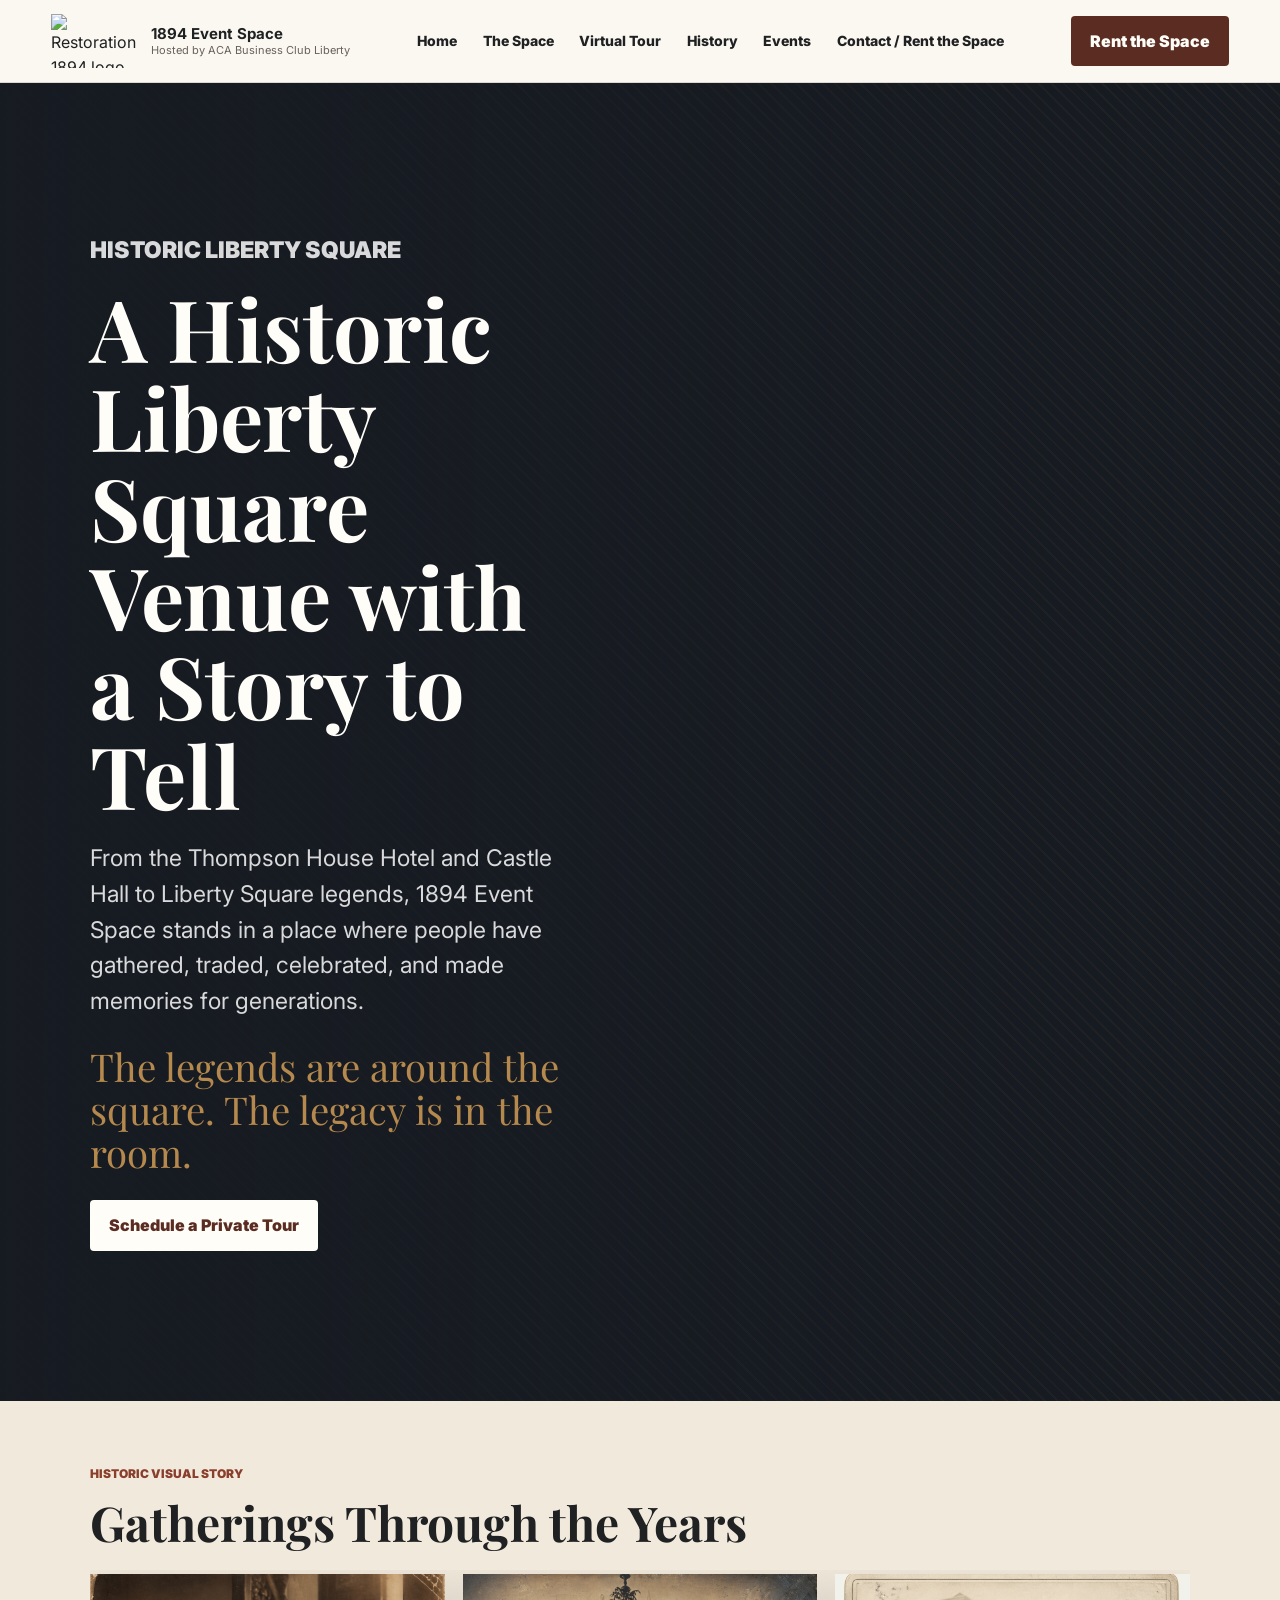
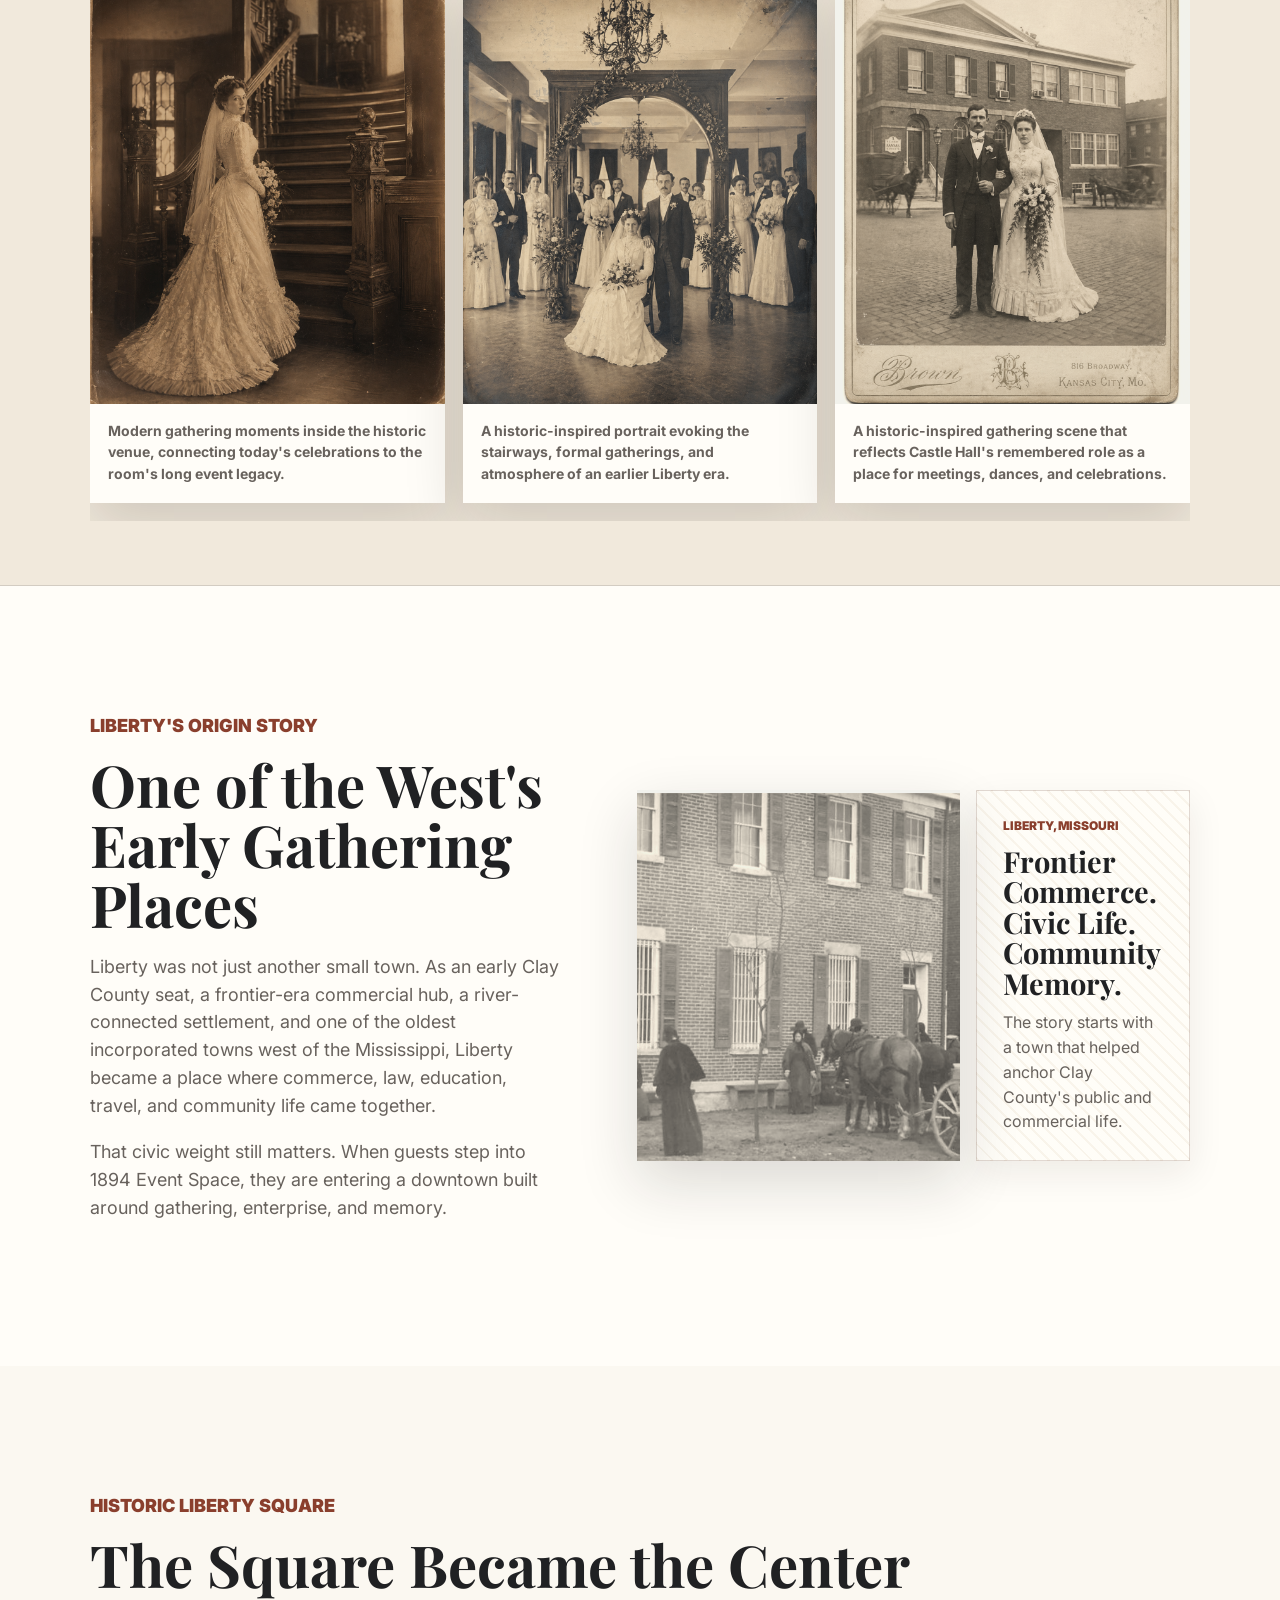
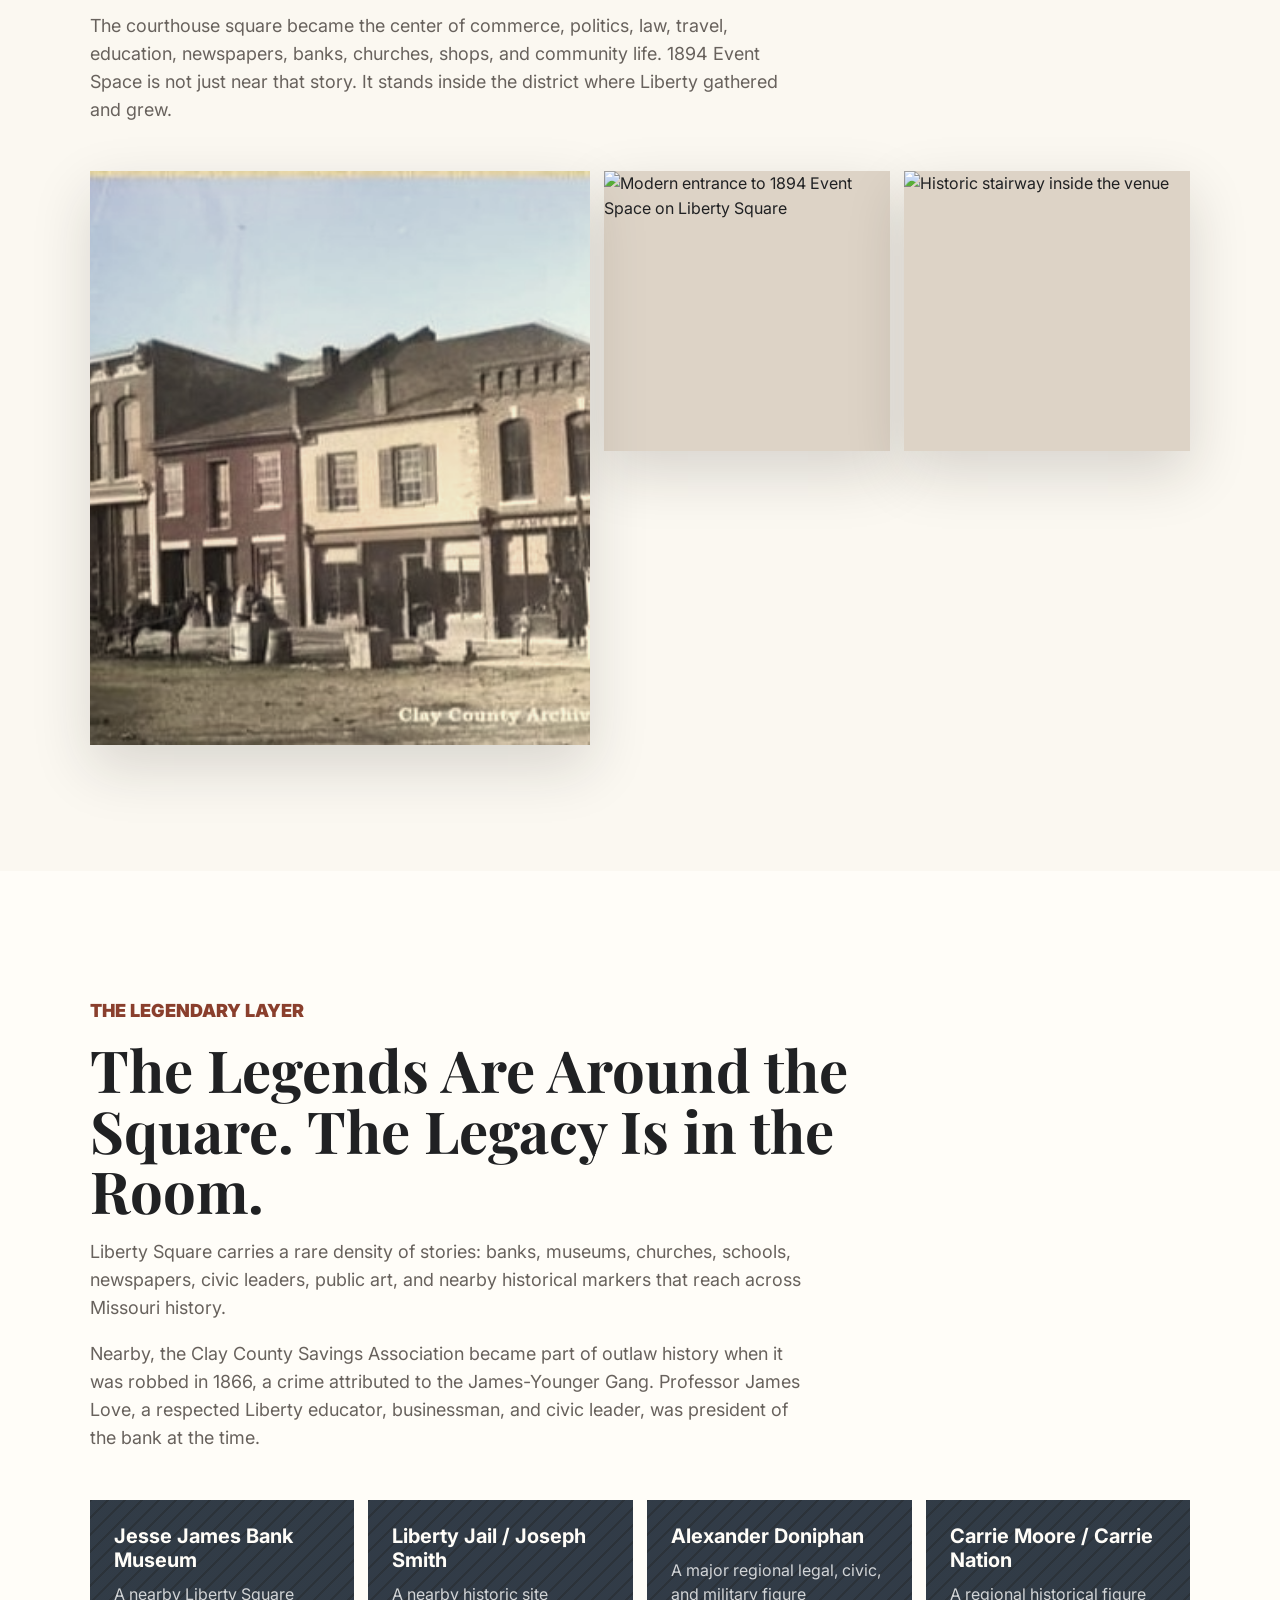
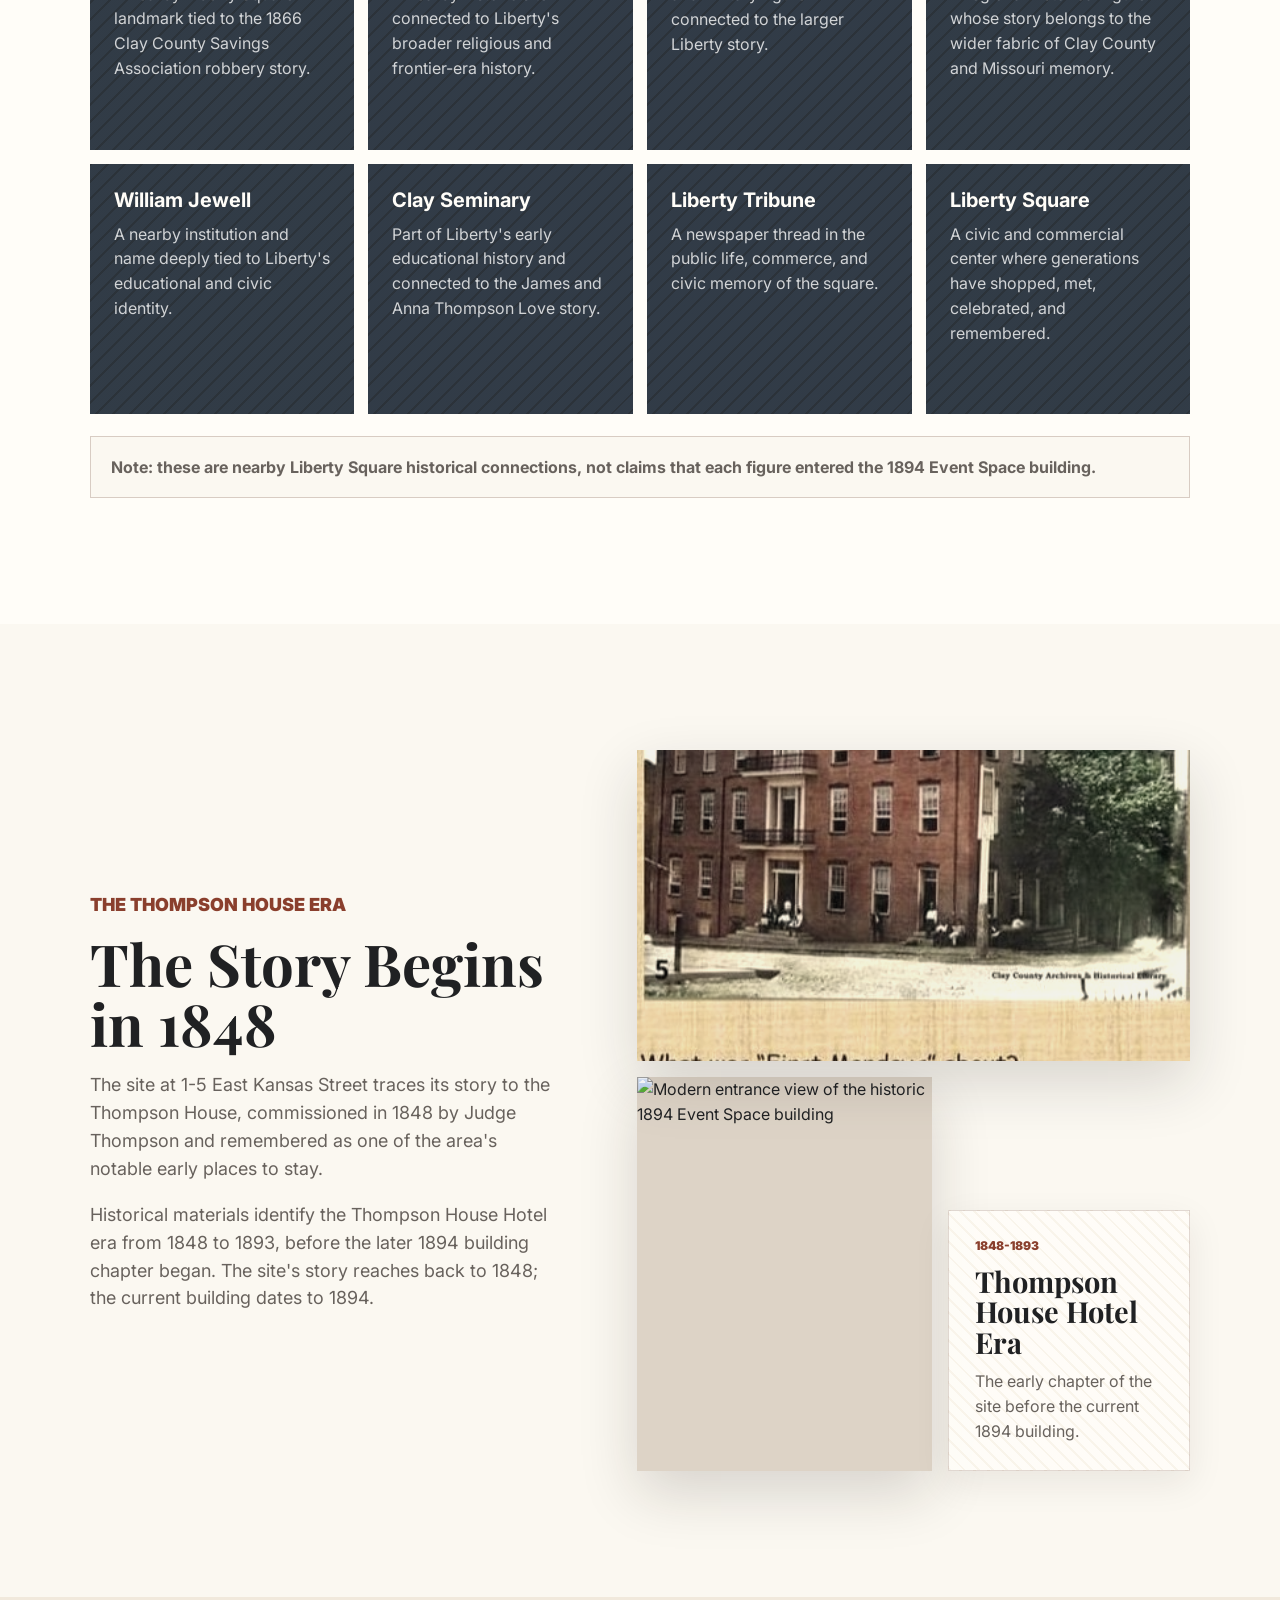
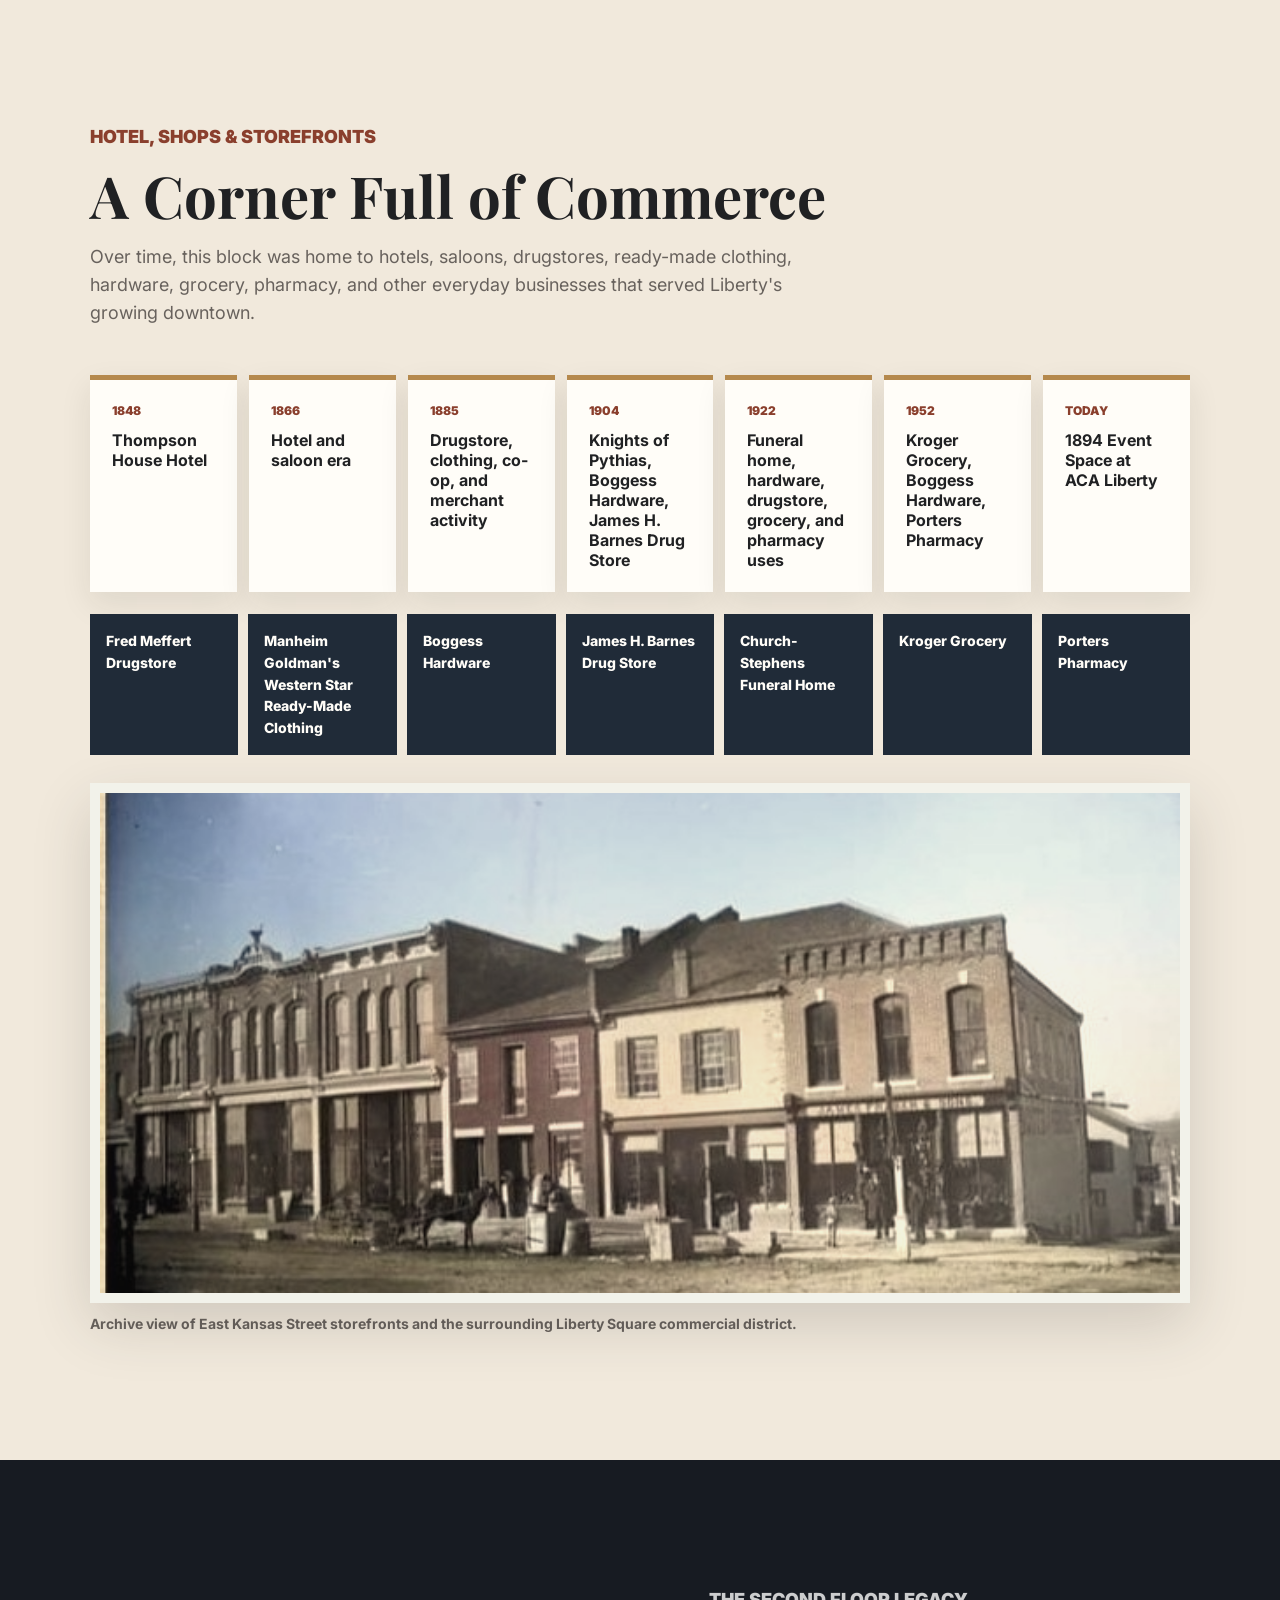
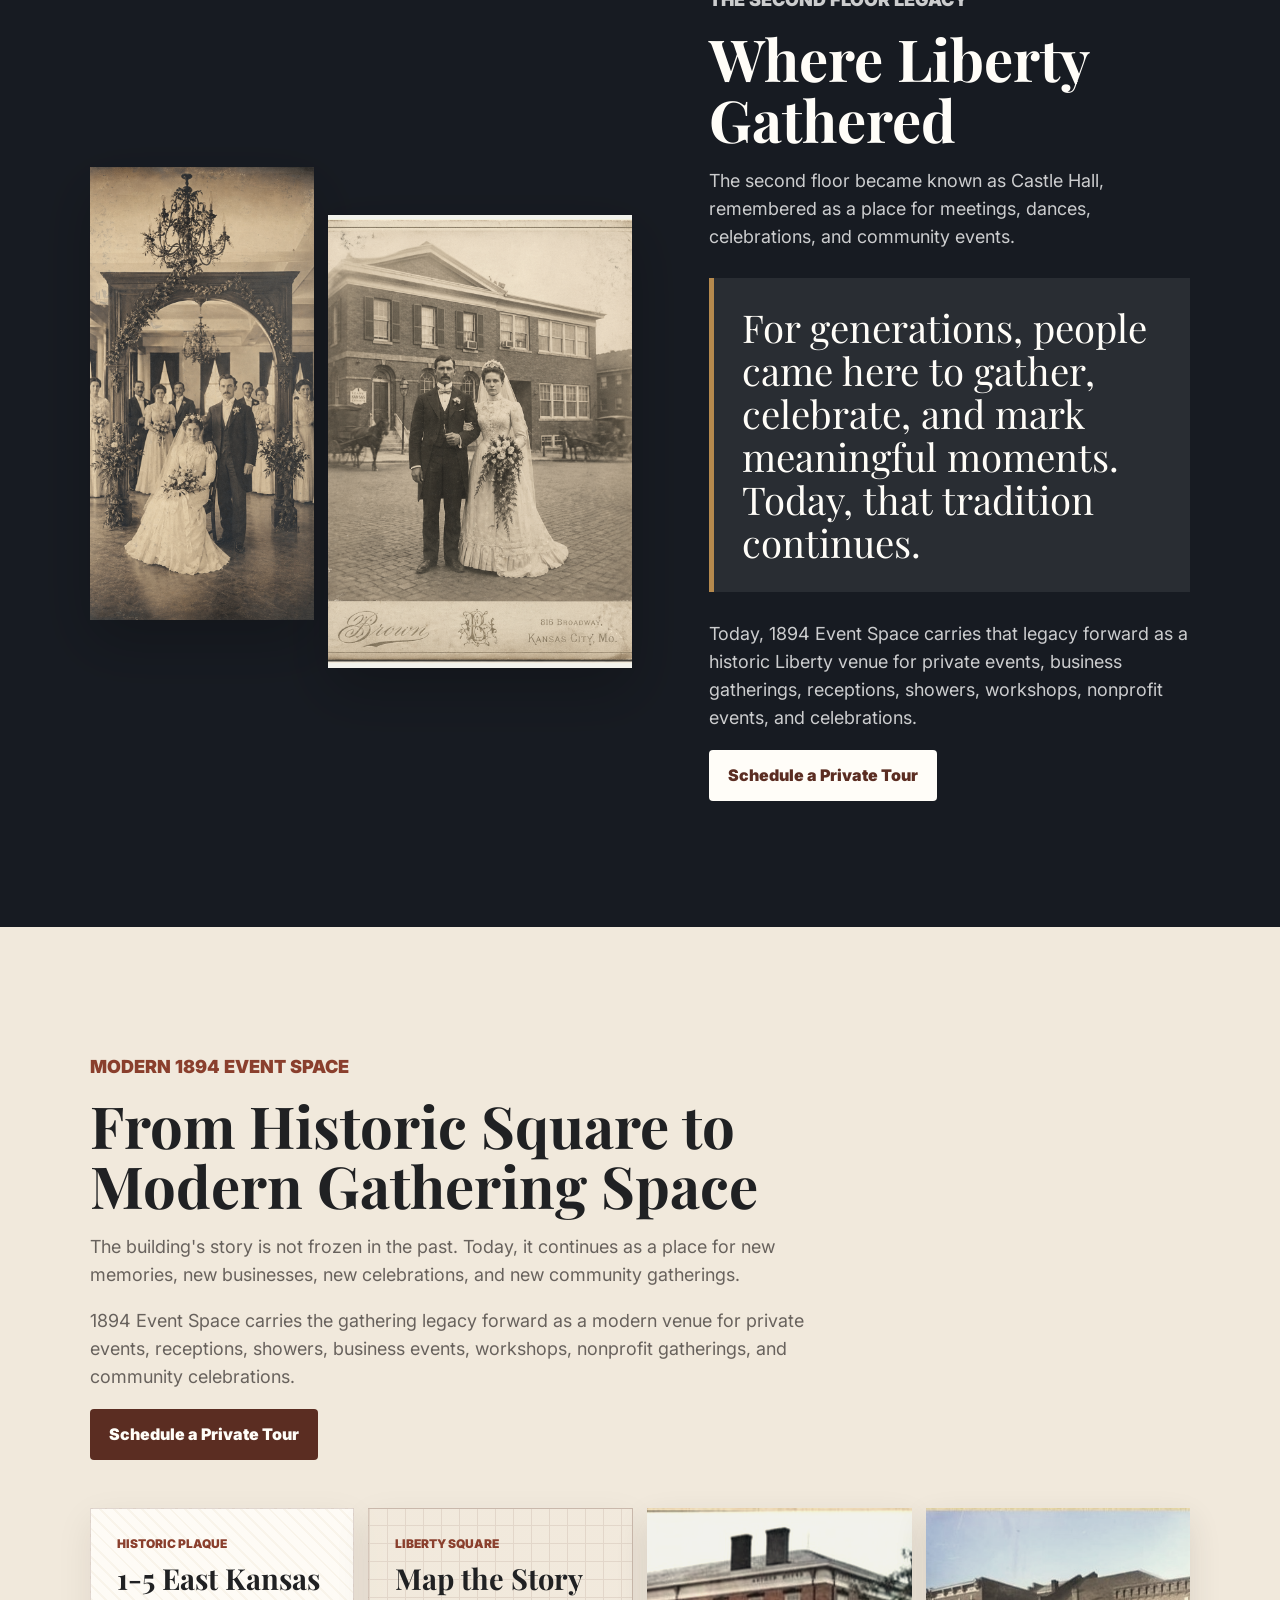
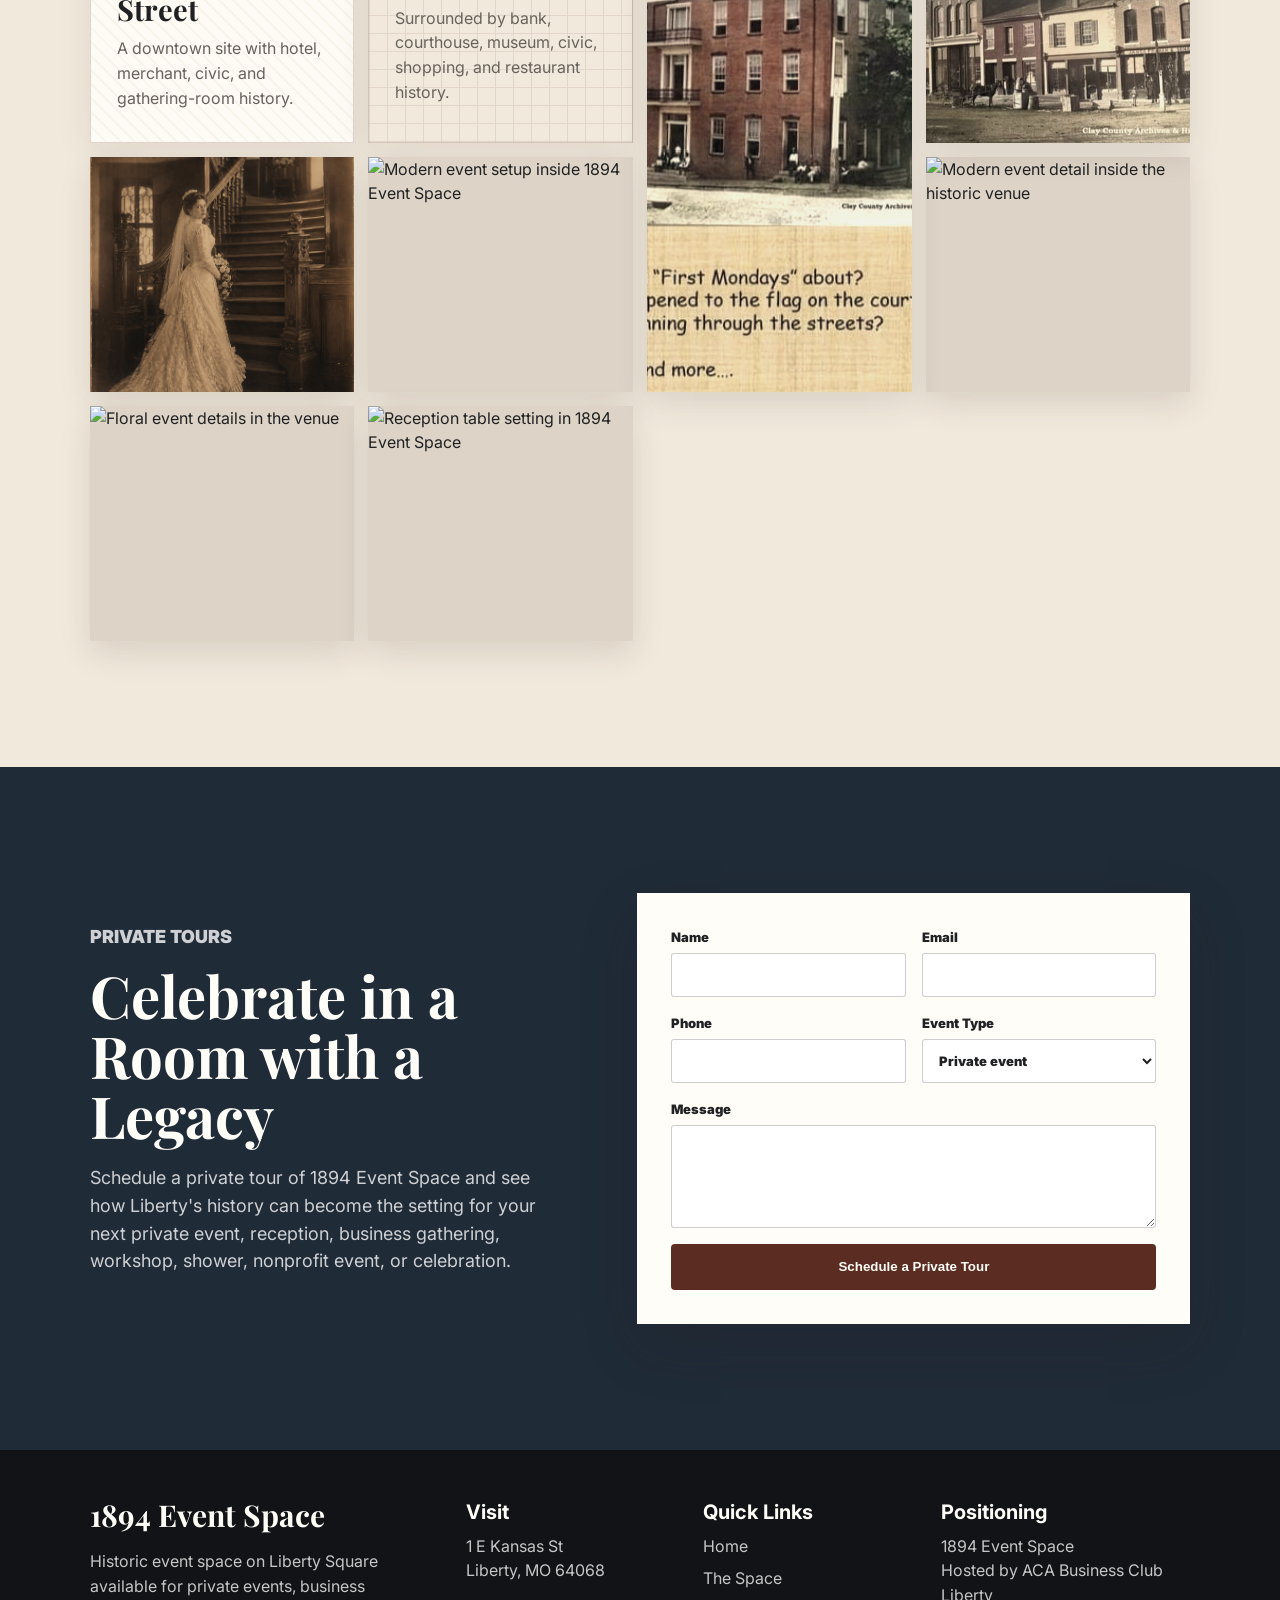
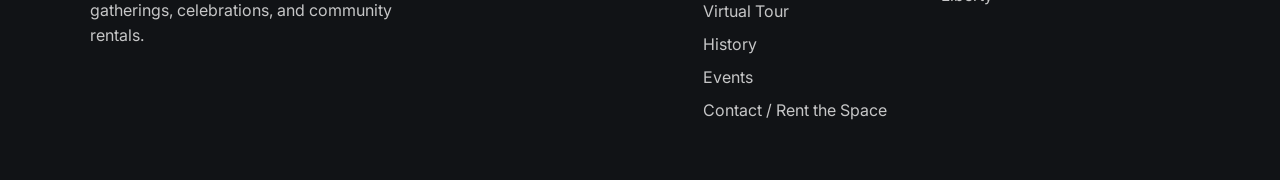
==== history/index.html @ b4e8658f "Initial commit" ====
<!doctype html>
<html lang="en">
  <head>
    <meta charset="utf-8">
    <meta name="viewport" content="width=device-width, initial-scale=1">
    <title>History | 1894 Event Space at ACA Liberty</title>
    <meta name="description" content="Historic Liberty Square event venue with a story rooted in Thompson House, Castle Hall, downtown Liberty, Missouri, and nearby legendary square history.">
    <link rel="preconnect" href="https://fonts.googleapis.com">
    <link rel="preconnect" href="https://fonts.gstatic.com" crossorigin>
    <link href="https://fonts.googleapis.com/css2?family=Inter:wght@400;500;600;700;800;900&family=Playfair+Display:wght@700;800&display=swap" rel="stylesheet">
    <link rel="stylesheet" href="../styles.css">
  </head>
  <body>
    <header class="site-header">
      <a class="brand" href="/" aria-label="1894 Event Space home">
        <img
          class="brand-logo"
          src="https://restoration1894.com/wp-content/uploads/2019/02/Restoration-1894-Website.png"
          alt="Restoration 1894 logo"
        >
        <span>
          <strong>1894 Event Space</strong>
          <small>Hosted by ACA Business Club Liberty</small>
        </span>
      </a>
      <nav class="desktop-nav" aria-label="Primary navigation">
        <a href="/">Home</a>
        <a href="/#snapshot">The Space</a>
        <a href="/#tour">Virtual Tour</a>
        <a href="/history" aria-current="page">History</a>
        <a href="/#events">Events</a>
        <a href="/#inquiry">Contact / Rent the Space</a>
      </nav>
      <a class="button button-dark header-cta" href="/#inquiry">Rent the Space</a>
    </header>

    <main>
      <section class="history-hero" aria-labelledby="history-title">
        <div class="history-hero-image">
          <iframe
            title="1894 Event Space history page video background"
            src="https://www.youtube.com/embed/2_midPpnDDc?autoplay=1&mute=1&loop=1&playlist=2_midPpnDDc&controls=0&showinfo=0&rel=0&modestbranding=1&playsinline=1"
            allow="autoplay; encrypted-media; picture-in-picture"
          ></iframe>
        </div>
        <div class="history-hero-copy">
          <p class="eyebrow">Historic Liberty Square</p>
          <h1 id="history-title">A Historic Liberty Square Venue with a Story to Tell</h1>
          <p>
            From the Thompson House Hotel and Castle Hall to Liberty Square legends,
            1894 Event Space stands in a place where people have gathered, traded,
            celebrated, and made memories for generations.
          </p>
          <p class="core-line">The legends are around the square. The legacy is in the room.</p>
          <a class="button button-light" href="/#inquiry">Schedule a Private Tour</a>
        </div>
      </section>

      <section class="archive-carousel-section" aria-labelledby="archive-carousel-title">
        <div class="archive-carousel-heading">
          <p class="eyebrow dark">Historic Visual Story</p>
          <h2 id="archive-carousel-title">Gatherings Through the Years</h2>
        </div>
        <div class="archive-carousel" aria-label="Historic venue visual carousel">
          <figure>
            <img class="no-antique" loading="lazy" src="../assets/history/castle-hall-modern-wedding-collage.png" alt="Modern wedding portraits inside the historic 1894 Event Space">
            <figcaption>Modern gathering moments inside the historic venue, connecting today's celebrations to the room's long event legacy.</figcaption>
          </figure>
          <figure>
            <img loading="lazy" src="../assets/history/castle-hall-sepia-bride-staircase.png" alt="Sepia historic-inspired bridal portrait on an ornate staircase">
            <figcaption>A historic-inspired portrait evoking the stairways, formal gatherings, and atmosphere of an earlier Liberty era.</figcaption>
          </figure>
          <figure>
            <img loading="lazy" src="../assets/history/castle-hall-sepia-gathering.png" alt="Sepia historic-inspired wedding gathering in an elegant event room">
            <figcaption>A historic-inspired gathering scene that reflects Castle Hall's remembered role as a place for meetings, dances, and celebrations.</figcaption>
          </figure>
        </div>
      </section>

      <section class="origin-section section-pad">
        <div class="story-copy">
          <p class="eyebrow dark">Liberty's Origin Story</p>
          <h2>One of the West's Early Gathering Places</h2>
          <p>
            Liberty was not just another small town. As an early Clay County seat,
            a frontier-era commercial hub, a river-connected settlement, and one of the
            oldest incorporated towns west of the Mississippi, Liberty became a place where
            commerce, law, education, travel, and community life came together.
          </p>
          <p>
            That civic weight still matters. When guests step into 1894 Event Space,
            they are entering a downtown built around gathering, enterprise, and memory.
          </p>
        </div>
        <div class="origin-visuals">
          <img loading="lazy" src="../assets/history/city-jail-square-archive.jpg" alt="Archive street scene showing Liberty Square community life">
          <div class="artifact-card">
            <span>Liberty, Missouri</span>
            <strong>Frontier Commerce. Civic Life. Community Memory.</strong>
            <p>The story starts with a town that helped anchor Clay County's public and commercial life.</p>
          </div>
        </div>
      </section>

      <section class="square-section section-pad">
        <div class="section-heading">
          <p class="eyebrow dark">Historic Liberty Square</p>
          <h2>The Square Became the Center</h2>
          <p>
            The courthouse square became the center of commerce, politics, law, travel,
            education, newspapers, banks, churches, shops, and community life. 1894 Event
            Space is not just near that story. It stands inside the district where Liberty
            gathered and grew.
          </p>
        </div>
        <div class="square-grid">
          <img loading="lazy" src="../assets/history/east-kansas-street-archive.jpg" alt="Historic East Kansas Street storefronts on Liberty Square">
          <img class="no-antique" loading="lazy" src="https://restoration1894.com/wp-content/uploads/2019/05/Restoration-Entrance-png-683x1024.png" alt="Modern entrance to 1894 Event Space on Liberty Square">
          <img class="no-antique" loading="lazy" src="https://restoration1894.com/wp-content/uploads/2019/05/stairs-png-683x1024.png" alt="Historic stairway inside the venue">
        </div>
      </section>

      <section class="legends-section section-pad">
        <div class="section-heading">
          <p class="eyebrow dark">The Legendary Layer</p>
          <h2>The Legends Are Around the Square. The Legacy Is in the Room.</h2>
          <p>
            Liberty Square carries a rare density of stories: banks, museums, churches,
            schools, newspapers, civic leaders, public art, and nearby historical markers
            that reach across Missouri history.
          </p>
          <p>
            Nearby, the Clay County Savings Association became part of outlaw history when
            it was robbed in 1866, a crime attributed to the James-Younger Gang. Professor
            James Love, a respected Liberty educator, businessman, and civic leader, was
            president of the bank at the time.
          </p>
        </div>
        <div class="legend-card-grid wide-legends">
          <article>
            <h3>Jesse James Bank Museum</h3>
            <p>A nearby Liberty Square landmark tied to the 1866 Clay County Savings Association robbery story.</p>
          </article>
          <article>
            <h3>Liberty Jail / Joseph Smith</h3>
            <p>A nearby historic site connected to Liberty's broader religious and frontier-era history.</p>
          </article>
          <article>
            <h3>Alexander Doniphan</h3>
            <p>A major regional legal, civic, and military figure connected to the larger Liberty story.</p>
          </article>
          <article>
            <h3>Carrie Moore / Carrie Nation</h3>
            <p>A regional historical figure whose story belongs to the wider fabric of Clay County and Missouri memory.</p>
          </article>
          <article>
            <h3>William Jewell</h3>
            <p>A nearby institution and name deeply tied to Liberty's educational and civic identity.</p>
          </article>
          <article>
            <h3>Clay Seminary</h3>
            <p>Part of Liberty's early educational history and connected to the James and Anna Thompson Love story.</p>
          </article>
          <article>
            <h3>Liberty Tribune</h3>
            <p>A newspaper thread in the public life, commerce, and civic memory of the square.</p>
          </article>
          <article>
            <h3>Liberty Square</h3>
            <p>A civic and commercial center where generations have shopped, met, celebrated, and remembered.</p>
          </article>
        </div>
        <p class="historic-note">
          Note: these are nearby Liberty Square historical connections, not claims that each
          figure entered the 1894 Event Space building.
        </p>
      </section>

      <section class="history-story section-pad">
        <div class="story-copy">
          <p class="eyebrow dark">The Thompson House Era</p>
          <h2>The Story Begins in 1848</h2>
          <p>
            The site at 1-5 East Kansas Street traces its story to the Thompson House,
            commissioned in 1848 by Judge Thompson and remembered as one of the area's
            notable early places to stay.
          </p>
          <p>
            Historical materials identify the Thompson House Hotel era from 1848 to 1893,
            before the later 1894 building chapter began. The site's story reaches back
            to 1848; the current building dates to 1894.
          </p>
        </div>
        <div class="history-image-stack">
          <img loading="lazy" src="../assets/history/thompson-house-archive.jpg" alt="Archive image of the Thompson House Hotel in Liberty Missouri">
          <img class="no-antique" loading="lazy" src="https://restoration1894.com/wp-content/uploads/2019/05/Restoration-Entrance-png-683x1024.png" alt="Modern entrance view of the historic 1894 Event Space building">
          <div class="artifact-card">
            <span>1848-1893</span>
            <strong>Thompson House Hotel Era</strong>
            <p>The early chapter of the site before the current 1894 building.</p>
          </div>
        </div>
      </section>

      <section class="merchant-section section-pad">
        <div class="section-heading">
          <p class="eyebrow dark">Hotel, Shops & Storefronts</p>
          <h2>A Corner Full of Commerce</h2>
          <p>
            Over time, this block was home to hotels, saloons, drugstores, ready-made
            clothing, hardware, grocery, pharmacy, and other everyday businesses that
            served Liberty's growing downtown.
          </p>
        </div>
        <div class="timeline-grid">
          <article><span>1848</span><strong>Thompson House Hotel</strong></article>
          <article><span>1866</span><strong>Hotel and saloon era</strong></article>
          <article><span>1885</span><strong>Drugstore, clothing, co-op, and merchant activity</strong></article>
          <article><span>1904</span><strong>Knights of Pythias, Boggess Hardware, James H. Barnes Drug Store</strong></article>
          <article><span>1922</span><strong>Funeral home, hardware, drugstore, grocery, and pharmacy uses</strong></article>
          <article><span>1952</span><strong>Kroger Grocery, Boggess Hardware, Porters Pharmacy</strong></article>
          <article><span>Today</span><strong>1894 Event Space at ACA Liberty</strong></article>
        </div>
        <div class="merchant-card-grid">
          <article>Fred Meffert Drugstore</article>
          <article>Manheim Goldman's Western Star Ready-Made Clothing</article>
          <article>Boggess Hardware</article>
          <article>James H. Barnes Drug Store</article>
          <article>Church-Stephens Funeral Home</article>
          <article>Kroger Grocery</article>
          <article>Porters Pharmacy</article>
        </div>
        <figure class="archive-wide">
          <img loading="lazy" src="../assets/history/east-kansas-street-archive.jpg" alt="Colorized archive photo of East Kansas Street storefronts on Liberty Square">
          <figcaption>Archive view of East Kansas Street storefronts and the surrounding Liberty Square commercial district.</figcaption>
        </figure>
      </section>

      <section class="castle-section section-pad">
        <div class="castle-images">
          <img loading="lazy" src="../assets/history/castle-hall-sepia-bride-staircase.png" alt="Historic-inspired bridal portrait on an ornate staircase">
          <img loading="lazy" src="../assets/history/castle-hall-sepia-gathering.png" alt="Historic-inspired gathering in an elegant event room">
        </div>
        <div class="castle-copy">
          <p class="eyebrow">The Second Floor Legacy</p>
          <h2>Where Liberty Gathered</h2>
          <p>
            The second floor became known as Castle Hall, remembered as a place for
            meetings, dances, celebrations, and community events.
          </p>
          <blockquote>
            For generations, people came here to gather, celebrate, and mark meaningful
            moments. Today, that tradition continues.
          </blockquote>
          <p>
            Today, 1894 Event Space carries that legacy forward as a historic Liberty
            venue for private events, business gatherings, receptions, showers, workshops,
            nonprofit events, and celebrations.
          </p>
          <a class="button button-light" href="/#inquiry">Schedule a Private Tour</a>
        </div>
      </section>

      <section class="then-now section-pad">
        <div class="section-heading">
          <p class="eyebrow dark">Modern 1894 Event Space</p>
          <h2>From Historic Square to Modern Gathering Space</h2>
          <p>
            The building's story is not frozen in the past. Today, it continues as a place
            for new memories, new businesses, new celebrations, and new community gatherings.
          </p>
          <p>
            1894 Event Space carries the gathering legacy forward as a modern venue for
            private events, receptions, showers, business events, workshops, nonprofit
            gatherings, and community celebrations.
          </p>
          <a class="button button-dark" href="/#inquiry">Schedule a Private Tour</a>
        </div>
        <div class="then-now-grid">
          <div class="artifact-card">
            <span>Historic Plaque</span>
            <strong>1-5 East Kansas Street</strong>
            <p>A downtown site with hotel, merchant, civic, and gathering-room history.</p>
          </div>
          <div class="artifact-card sepia-map">
            <span>Liberty Square</span>
            <strong>Map the Story</strong>
            <p>Surrounded by bank, courthouse, museum, civic, shopping, and restaurant history.</p>
          </div>
          <img loading="lazy" src="../assets/history/thompson-house-archive.jpg" alt="Historic Thompson House Hotel archive image connected to the site story">
          <img loading="lazy" src="../assets/history/east-kansas-street-archive.jpg" alt="Historic East Kansas Street storefront archive image">
          <img class="no-antique" loading="lazy" src="../assets/history/castle-hall-modern-wedding-collage.png" alt="Modern wedding portraits in the 1894 Event Space">
          <img class="no-antique" loading="lazy" src="https://restoration1894.com/wp-content/uploads/2019/05/reception2-683x1024.png" alt="Modern event setup inside 1894 Event Space">
          <img class="no-antique" loading="lazy" src="https://restoration1894.com/wp-content/uploads/2019/05/grid3-png-1024x1024.png" alt="Modern event detail inside the historic venue">
          <img class="no-antique" loading="lazy" src="https://restoration1894.com/wp-content/uploads/2019/05/flowers-683x1024.png" alt="Floral event details in the venue">
          <img class="no-antique" loading="lazy" src="https://restoration1894.com/wp-content/uploads/2019/05/grid2-rev-1024x1024.png" alt="Reception table setting in 1894 Event Space">
        </div>
      </section>

      <section class="history-inquiry section-pad" id="inquiry">
        <div>
          <p class="eyebrow">Private Tours</p>
          <h2>Celebrate in a Room with a Legacy</h2>
          <p>
            Schedule a private tour of 1894 Event Space and see how Liberty's history can
            become the setting for your next private event, reception, business gathering,
            workshop, shower, nonprofit event, or celebration.
          </p>
        </div>
        <form class="inquiry-form" aria-label="History page private tour request form">
          <label>
            Name
            <input name="name" autocomplete="name" required>
          </label>
          <label>
            Email
            <input type="email" name="email" autocomplete="email" required>
          </label>
          <label>
            Phone
            <input type="tel" name="phone" autocomplete="tel">
          </label>
          <label>
            Event Type
            <select name="event_type">
              <option>Private event</option>
              <option>Reception</option>
              <option>Shower</option>
              <option>Business event</option>
              <option>Community gathering</option>
              <option>Workshop or training</option>
            </select>
          </label>
          <label class="full">
            Message
            <textarea name="message" rows="4"></textarea>
          </label>
          <button class="button button-dark full" type="submit">Schedule a Private Tour</button>
        </form>
      </section>
    </main>

    <footer class="site-footer">
      <div>
        <h2>1894 Event Space</h2>
        <p>Historic event space on Liberty Square available for private events, business gatherings, celebrations, and community rentals.</p>
      </div>
      <div>
        <h3>Visit</h3>
        <p>1 E Kansas St<br>Liberty, MO 64068</p>
      </div>
      <div>
        <h3>Quick Links</h3>
        <a href="/">Home</a>
        <a href="/#snapshot">The Space</a>
        <a href="/#tour">Virtual Tour</a>
        <a href="/history">History</a>
        <a href="/#events">Events</a>
        <a href="/#inquiry">Contact / Rent the Space</a>
      </div>
      <div>
        <h3>Positioning</h3>
        <p>1894 Event Space<br>Hosted by ACA Business Club Liberty</p>
      </div>
    </footer>
  </body>
</html>
---- styles.css ----
:root {
  --ink: #202123;
  --muted: #68625d;
  --paper: #fbf8f1;
  --cream: #f1e9dc;
  --white: #fffdf8;
  --charcoal: #171b22;
  --navy: #202b38;
  --brick: #8a3f2d;
  --brick-dark: #5b2d22;
  --brass: #b5894d;
  --sage: #596b5f;
  --line: rgba(32, 33, 35, 0.14);
  --shadow: 0 22px 55px rgba(29, 24, 20, 0.16);
}

* {
  box-sizing: border-box;
}

html {
  scroll-behavior: smooth;
}

body {
  margin: 0;
  color: var(--ink);
  background: var(--paper);
  font-family: Inter, system-ui, -apple-system, BlinkMacSystemFont, "Segoe UI", sans-serif;
  line-height: 1.55;
}

a {
  color: inherit;
}

img {
  display: block;
  width: 100%;
  height: 100%;
  object-fit: cover;
  background: #ddd3c6;
}

.site-header {
  position: sticky;
  top: 0;
  z-index: 20;
  display: flex;
  align-items: center;
  justify-content: space-between;
  gap: 24px;
  min-height: 76px;
  padding: 14px clamp(18px, 4vw, 56px);
  background: rgba(251, 248, 241, 0.94);
  border-bottom: 1px solid var(--line);
  backdrop-filter: blur(14px);
}

.brand {
  display: inline-flex;
  align-items: center;
  gap: 12px;
  min-width: 238px;
  text-decoration: none;
}

.brand-logo {
  width: 88px;
  height: auto;
  max-height: 54px;
  flex: 0 0 auto;
  object-fit: contain;
  background: transparent;
}

.brand strong,
.brand small {
  display: block;
}

.brand strong {
  font-size: 15px;
  line-height: 1.15;
}

.brand small {
  margin-top: 2px;
  color: var(--muted);
  font-size: 11px;
  line-height: 1.25;
}

.desktop-nav {
  display: flex;
  gap: clamp(14px, 2vw, 26px);
  font-size: 14px;
  font-weight: 800;
}

.desktop-nav a {
  text-decoration: none;
}

.button {
  display: inline-flex;
  align-items: center;
  justify-content: center;
  min-height: 46px;
  padding: 12px 18px;
  border: 1px solid transparent;
  border-radius: 4px;
  font-weight: 900;
  text-align: center;
  text-decoration: none;
  cursor: pointer;
}

.button-dark {
  color: var(--white);
  background: var(--brick-dark);
}

.button-light {
  color: var(--brick-dark);
  background: var(--white);
}

.button-outline-light {
  color: var(--white);
  border-color: rgba(255, 255, 255, 0.68);
}

.button-outline-dark {
  color: var(--brick-dark);
  border-color: rgba(91, 45, 34, 0.45);
}

.hero {
  position: relative;
  display: grid;
  align-items: end;
  min-height: clamp(620px, 92vh, 820px);
  overflow: hidden;
  color: var(--white);
  background: #141414;
}

.hero-media {
  position: absolute;
  inset: 0;
  overflow: hidden;
}

.hero-media iframe {
  position: absolute;
  top: 50%;
  left: 50%;
  width: 177.78vh;
  min-width: 100vw;
  height: 56.25vw;
  min-height: 100vh;
  border: 0;
  transform: translate(-50%, -50%) scale(1.08);
  pointer-events: none;
}
.foundation-photo-bg img {
  object-position: center center;
}

.foundation-hero 
.cost-pulse {
  display: inline-block;
  color: #f1c77d;
  font-weight: 950;
  text-shadow:
    0 0 10px rgba(241, 199, 125, 0.72),
    0 0 28px rgba(0, 119, 116, 0.38),
    0 3px 18px rgba(0, 0, 0, 0.76);
  animation: costPulse 2.8s ease-in-out infinite;
}

@keyframes costPulse {
  0%, 100% {
    color: #f1c77d;
    text-shadow:
      0 0 10px rgba(241, 199, 125, 0.7),
      0 0 28px rgba(181, 137, 77, 0.42),
      0 3px 18px rgba(0, 0, 0, 0.76);
  }

  50% {
    color: #69d4cd;
    text-shadow:
      0 0 12px rgba(105, 212, 205, 0.82),
      0 0 34px rgba(0, 119, 116, 0.62),
      0 3px 18px rgba(0, 0, 0, 0.76);
  }
}.hero-scrim {
  background:
    linear-gradient(90deg, rgba(8, 10, 13, 0.92), rgba(8, 10, 13, 0.66) 46%, rgba(8, 10, 13, 0.2)),
    linear-gradient(0deg, rgba(8, 10, 13, 0.78), rgba(8, 10, 13, 0.08) 54%);
}

.hero-aca-logo {
  width: clamp(118px, 15vw, 178px);
  height: auto;
  margin: 0 0 22px;
  padding: 14px 16px;
  border: 1px solid rgba(255, 253, 248, 0.28);
  background: rgba(255, 253, 248, 0.9);
  box-shadow: 0 18px 42px rgba(0, 0, 0, 0.26);
  object-fit: contain;
}

.foundation-hero .eyebrow {
  color: #f1c77d;
  text-shadow: 0 2px 18px rgba(0, 0, 0, 0.65);
}

.foundation-hero h1 {
  color: #fffdf8;
  text-shadow: 0 4px 28px rgba(0, 0, 0, 0.78);
}

.foundation-hero .hero-copy {
  max-width: 700px;
  color: rgba(255, 253, 248, 0.94);
  font-weight: 800;
  text-shadow: 0 3px 18px rgba(0, 0, 0, 0.72);
}
.hero-scrim {
  position: absolute;
  inset: 0;
  background:
    linear-gradient(90deg, rgba(12, 13, 15, 0.9), rgba(12, 13, 15, 0.58) 48%, rgba(12, 13, 15, 0.24)),
    linear-gradient(0deg, rgba(12, 13, 15, 0.76), rgba(12, 13, 15, 0.08) 48%);
}

.hero-content {
  position: relative;
  width: min(760px, calc(100% - 36px));
  margin: 0 0 clamp(46px, 10vh, 96px) clamp(18px, 7vw, 96px);
}

.eyebrow {
  margin: 0 0 14px;
  color: var(--brass);
  font-size: 12px;
  font-weight: 900;
  letter-spacing: 0;
  text-transform: uppercase;
}

.eyebrow.dark {
  color: var(--brick);
}

h1,
h2,
h3,
p {
  margin-top: 0;
}

h1,
h2 {
  font-family: "Playfair Display", Georgia, serif;
  line-height: 1.04;
  letter-spacing: 0;
}

h1 {
  max-width: 760px;
  margin-bottom: 22px;
  font-size: clamp(46px, 7vw, 86px);
}

h2 {
  margin-bottom: 18px;
  font-size: clamp(34px, 4.6vw, 58px);
}

h3 {
  margin-bottom: 10px;
  font-size: 20px;
  line-height: 1.2;
}

.hero-copy {
  max-width: 650px;
  margin-bottom: 16px;
  font-size: clamp(18px, 2vw, 24px);
}

.hero-location {
  max-width: 590px;
  margin-bottom: 28px;
  color: rgba(255, 255, 255, 0.84);
}

.hero-actions {
  display: flex;
  flex-wrap: wrap;
  gap: 12px;
}

.section-pad {
  padding: clamp(72px, 10vw, 126px) clamp(18px, 7vw, 96px);
}

.section-heading {
  max-width: 840px;
  margin-bottom: clamp(30px, 4vw, 48px);
}

.section-heading p,
.story-copy p,
.business-copy p,
.inquiry-copy p {
  max-width: 720px;
  color: var(--muted);
  font-size: 18px;
}


.aca-leadership-section {
  background: var(--white);
}

.aca-leadership-layout {
  display: grid;
  grid-template-columns: minmax(0, 1.45fr) minmax(210px, 0.7fr);
  gap: clamp(22px, 4vw, 48px);
  align-items: center;
}

.aca-leadership-copy h2 {
  max-width: 700px;
}

.aca-leadership-copy p {
  max-width: 720px;
  color: var(--muted);
  font-size: 18px;
}

.manager-card {
  margin: 0;
  border: 1px solid rgba(91, 45, 34, 0.16);
  background: var(--paper);
  box-shadow: var(--shadow);
}

.manager-card img {
  width: 100%;
  aspect-ratio: 1 / 1;
  object-fit: cover;
}

.manager-card figcaption {
  padding: 16px 18px 18px;
}

.manager-card strong,
.manager-card span {
  display: block;
}

.manager-card strong {
  color: var(--brick-dark);
  font-size: 18px;
}

.manager-card span {
  color: var(--muted);
  font-size: 14px;
  font-weight: 800;
}.snapshot {
  background: var(--white);
}

.snapshot-grid {
  display: grid;
  grid-template-columns: repeat(4, minmax(0, 1fr));
  gap: 16px;
}

.snapshot-grid article,
.detail-cards article,
.media-card-grid article {
  border: 1px solid var(--line);
  background: var(--white);
  box-shadow: 0 12px 34px rgba(38, 29, 23, 0.08);
}

.snapshot-grid article {
  min-height: 214px;
  padding: 26px;
}

.snapshot-grid p,
.detail-cards p,
.media-card-grid p {
  color: var(--muted);
}

.center-cta {
  margin-top: 28px;
}

.image-story {
  display: grid;
  grid-template-columns: minmax(300px, 0.82fr) minmax(0, 1.18fr);
  gap: clamp(32px, 6vw, 82px);
  align-items: center;
}

.image-story-reverse {
  grid-template-columns: minmax(0, 1.18fr) minmax(300px, 0.82fr);
  background: var(--cream);
}

.image-story-reverse .story-copy {
  order: 2;
}

.story-copy .button {
  margin-top: 10px;
}

.feature-gallery {
  display: grid;
  gap: 14px;
}

.four-pack {
  grid-template-columns: 1.2fr 0.8fr;
  grid-auto-rows: 180px;
}

.four-pack img {
  box-shadow: var(--shadow);
}

.four-pack .large {
  grid-row: span 3;
}


.foundation-graphic-section {
  overflow: hidden;
}

.cost-section {
  background: var(--cream);
}

.flag-section {
  background: var(--paper);
}

.community-growth-section {
  background: var(--white);
}

.foundation-graphic-layout {
  display: grid;
  grid-template-columns: minmax(0, 0.9fr) minmax(360px, 1.1fr);
  gap: clamp(28px, 5vw, 72px);
  align-items: center;
}

.foundation-graphic-layout.reverse {
  grid-template-columns: minmax(360px, 1.08fr) minmax(0, 0.92fr);
}

.foundation-graphic-copy .section-heading {
  margin-bottom: 24px;
}

.foundation-graphic-copy .section-heading,
.foundation-graphic-copy .section-heading p {
  max-width: 760px;
}

.foundation-section-graphic {
  margin: 0;
  overflow: hidden;
  border: 1px solid rgba(91, 45, 34, 0.16);
  background: var(--white);
  box-shadow: var(--shadow);
}

.foundation-section-graphic img {
  width: 100%;
  height: auto;
  aspect-ratio: 4 / 3;
  object-fit: cover;
}

.foundation-value-line {
  margin: 26px 0 0;
  color: var(--brick-dark);
  font-family: "Playfair Display", Georgia, serif;
  font-size: clamp(28px, 4vw, 46px);
  font-weight: 900;
  line-height: 1.05;
}.check-list {
  display: grid;
  gap: 12px;
  margin: 24px 0 0;
  padding: 0;
  list-style: none;
}

.check-list li {
  position: relative;
  padding-left: 25px;
  font-weight: 700;
}

.check-list li::before {
  position: absolute;
  top: 0.35em;
  left: 0;
  width: 11px;
  height: 11px;
  content: "";
  background: var(--brass);
}

.details-section {
  background: var(--white);
}

.details-layout {
  display: grid;
  grid-template-columns: minmax(0, 1.25fr) minmax(280px, 0.75fr);
  gap: clamp(24px, 5vw, 60px);
  align-items: center;
}

.detail-images {
  display: grid;
  grid-template-columns: repeat(4, minmax(0, 1fr));
  gap: 14px;
}

.detail-images img {
  aspect-ratio: 3 / 4;
  box-shadow: var(--shadow);
}

.detail-images img:nth-child(2),
.detail-images img:nth-child(4) {
  margin-top: 42px;
}

.detail-cards {
  display: grid;
  gap: 14px;
}

.detail-cards article {
  padding: 24px;
}

.pill-list {
  display: flex;
  flex-wrap: wrap;
  gap: 10px;
  margin: 24px 0;
  padding: 0;
  list-style: none;
}

.pill-list li {
  padding: 9px 12px;
  border: 1px solid rgba(91, 45, 34, 0.24);
  border-radius: 999px;
  background: rgba(255, 253, 248, 0.74);
  font-size: 14px;
  font-weight: 800;
}

.history-teaser {
  display: grid;
  grid-template-columns: minmax(0, 0.92fr) minmax(320px, 1.08fr);
  gap: clamp(32px, 6vw, 80px);
  align-items: center;
  background: var(--white);
}

.history-teaser-copy p {
  max-width: 720px;
  color: var(--muted);
  font-size: 18px;
}

.history-teaser-images {
  display: grid;
  grid-template-columns: 0.9fr 1.1fr;
  gap: 14px;
}

.history-teaser-images img {
  aspect-ratio: 3 / 4;
  box-shadow: var(--shadow);
}

.history-teaser-images img:nth-child(2) {
  margin-top: 54px;
}

.business-section {
  display: grid;
  grid-template-columns: minmax(0, 0.95fr) minmax(0, 1.05fr);
  gap: clamp(32px, 6vw, 80px);
  align-items: center;
  color: var(--white);
  background: var(--charcoal);
}

.business-copy p {
  color: rgba(255, 255, 255, 0.78);
}

.list-columns {
  display: grid;
  grid-template-columns: repeat(2, minmax(0, 1fr));
  gap: 24px;
  margin: 28px 0;
}

.list-columns ul {
  display: grid;
  gap: 8px;
  margin: 0;
  padding-left: 18px;
  color: rgba(255, 255, 255, 0.82);
}

.business-images {
  display: grid;
  grid-template-columns: 1fr 1fr;
  grid-auto-rows: 230px;
  gap: 14px;
}

.business-images img:first-child {
  grid-row: span 2;
}

.tour-section {
  background: var(--cream);
}

.media-card-grid {
  display: grid;
  grid-template-columns: repeat(3, minmax(0, 1fr));
  gap: 18px;
}

.media-card-grid article {
  min-height: 280px;
  padding: 28px;
  display: flex;
  flex-direction: column;
}

.media-card-grid article::before {
  display: block;
  width: 100%;
  aspect-ratio: 16 / 9;
  margin-bottom: 22px;
  content: "";
  background:
    linear-gradient(0deg, rgba(23, 27, 34, 0.64), rgba(23, 27, 34, 0.08)),
    repeating-linear-gradient(45deg, #8a3f2d 0 26px, #b5894d 26px 52px);
}

.media-card-grid .button {
  margin-top: auto;
}

.full-gallery {
  background: var(--white);
}

.masonry-gallery {
  column-count: 4;
  column-gap: 14px;
}

.masonry-gallery img {
  height: auto;
  margin: 0 0 14px;
  break-inside: avoid;
  box-shadow: 0 12px 30px rgba(38, 29, 23, 0.12);
}

.inquiry-section {
  display: grid;
  grid-template-columns: minmax(0, 0.84fr) minmax(320px, 1.16fr);
  gap: clamp(34px, 6vw, 82px);
  padding: clamp(72px, 10vw, 128px) clamp(18px, 7vw, 96px);
  color: var(--white);
  background: var(--navy);
}

.inquiry-copy h2 {
  color: var(--white);
}

.inquiry-copy p {
  color: rgba(255, 255, 255, 0.78);
}

.contact-block {
  display: grid;
  gap: 5px;
  margin-top: 28px;
  color: rgba(255, 255, 255, 0.84);
}

.contact-block strong {
  color: var(--white);
}

.inquiry-form {
  display: grid;
  grid-template-columns: repeat(2, minmax(0, 1fr));
  gap: 16px;
  padding: clamp(22px, 4vw, 34px);
  color: var(--ink);
  background: var(--white);
  box-shadow: var(--shadow);
}

label {
  display: grid;
  gap: 6px;
  font-size: 13px;
  font-weight: 900;
}

input,
select,
textarea {
  width: 100%;
  min-height: 44px;
  border: 1px solid rgba(32, 33, 35, 0.22);
  border-radius: 3px;
  padding: 10px 12px;
  color: var(--ink);
  background: #fff;
  font: inherit;
}

textarea {
  resize: vertical;
}

.full {
  grid-column: 1 / -1;
}

.site-footer {
  display: grid;
  grid-template-columns: 1.25fr 0.75fr 0.75fr 0.9fr;
  gap: 30px;
  padding: 50px clamp(18px, 7vw, 96px);
  color: rgba(255, 255, 255, 0.76);
  background: #111316;
}

.site-footer h2,
.site-footer h3 {
  color: var(--white);
}

.site-footer h2 {
  font-family: "Playfair Display", Georgia, serif;
  font-size: 30px;
}

.site-footer a {
  display: block;
  margin-bottom: 8px;
  text-decoration: none;
}


.foundation-secret-link {
  display: inline-block;
  margin-top: 12px;
  color: rgba(255, 255, 255, 0.2);
  font-size: 11px;
  font-weight: 800;
  letter-spacing: 0;
  text-decoration: none;
  transition: color 180ms ease, opacity 180ms ease;
}

.foundation-secret-link:hover,
.foundation-secret-link:focus-visible {
  color: var(--brass);
  opacity: 1;
  outline: none;
}

.history-hero {
  position: relative;
  display: grid;
  grid-template-columns: minmax(0, 1.05fr) minmax(320px, 0.95fr);
  min-height: 700px;
  overflow: hidden;
  color: var(--white);
  background: var(--charcoal);
}

.history-hero::after {
  position: absolute;
  inset: 0;
  pointer-events: none;
  content: "";
  background:
    linear-gradient(90deg, rgba(23, 27, 34, 0.96), rgba(23, 27, 34, 0.74) 42%, rgba(23, 27, 34, 0.18)),
    repeating-linear-gradient(45deg, rgba(181, 137, 77, 0.08) 0 2px, transparent 2px 9px);
}

.history-hero-image {
  position: absolute;
  inset: 0;
  overflow: hidden;
}

.history-hero-image img {
  opacity: 0.7;
  filter: sepia(0.22);
}

.history-hero-image iframe {
  position: absolute;
  top: 50%;
  left: 50%;
  width: 177.78vh;
  min-width: 100vw;
  height: 56.25vw;
  min-height: 100vh;
  border: 0;
  opacity: 0.72;
  transform: translate(-50%, -50%) scale(1.08);
  pointer-events: none;
}

.history-hero-copy {
  position: relative;
  z-index: 1;
  align-self: end;
  max-width: 860px;
  padding: clamp(92px, 13vw, 150px) clamp(18px, 7vw, 96px);
}

.history-hero-copy p {
  max-width: 760px;
  color: rgba(255, 255, 255, 0.84);
  font-size: clamp(18px, 2vw, 23px);
}

.history-hero-copy .core-line {
  margin: 26px 0;
  color: var(--brass);
  font-family: "Playfair Display", Georgia, serif;
  font-size: clamp(26px, 3vw, 40px);
  line-height: 1.12;
}

.history-hero img:not(.no-antique),
.archive-carousel img:not(.no-antique),
.origin-section img:not(.no-antique),
.square-section img:not(.no-antique),
.history-story img:not(.no-antique),
.merchant-section img:not(.no-antique),
.castle-section img:not(.no-antique),
.then-now img:not(.no-antique) {
  filter: sepia(0.34) saturate(0.82) contrast(0.94) brightness(0.98);
}

.history-hero img:not(.no-antique),
.archive-carousel img:not(.no-antique),
.archive-wide img,
.castle-section img:not(.no-antique) {
  border-color: #e8dcc9;
}

.no-antique {
  filter: none;
}

.archive-carousel-section {
  padding: clamp(36px, 5vw, 64px) clamp(18px, 7vw, 96px);
  background: var(--cream);
  border-bottom: 1px solid var(--line);
}

.archive-carousel-heading {
  max-width: 720px;
  margin-bottom: 22px;
}

.archive-carousel-heading h2 {
  font-size: clamp(30px, 3.8vw, 48px);
}

.archive-carousel {
  display: grid;
  grid-auto-flow: column;
  grid-auto-columns: minmax(320px, 46vw);
  gap: 18px;
  overflow-x: auto;
  padding: 4px 0 18px;
  scroll-snap-type: x mandatory;
  scrollbar-color: var(--brass) rgba(91, 45, 34, 0.16);
}

.archive-carousel figure {
  margin: 0;
  scroll-snap-align: start;
  background: var(--white);
  box-shadow: var(--shadow);
}

.archive-carousel img {
  height: clamp(260px, 34vw, 430px);
  object-fit: cover;
}

.archive-carousel figcaption {
  min-height: 92px;
  padding: 16px 18px 18px;
  color: var(--muted);
  font-size: 14px;
  font-weight: 700;
}

.origin-section,
.history-story,
.history-inquiry {
  display: grid;
  grid-template-columns: minmax(0, 0.92fr) minmax(300px, 1.08fr);
  gap: clamp(32px, 6vw, 80px);
  align-items: center;
}

.origin-section {
  background: var(--white);
}

.origin-visuals {
  display: grid;
  grid-template-columns: 1.2fr 0.8fr;
  gap: 16px;
  align-items: end;
}

.origin-visuals img {
  aspect-ratio: 4 / 3;
  box-shadow: var(--shadow);
}

.square-section {
  background: var(--paper);
}

.square-grid {
  display: grid;
  grid-template-columns: 1.4fr 0.8fr 0.8fr;
  grid-auto-rows: 280px;
  gap: 14px;
}

.square-grid img {
  box-shadow: var(--shadow);
}

.square-grid img:first-child {
  grid-row: span 2;
}

.history-image-stack {
  display: grid;
  grid-template-columns: 1fr 0.82fr;
  gap: 16px;
  align-items: end;
}

.history-image-stack img {
  aspect-ratio: 3 / 4;
  box-shadow: var(--shadow);
}

.history-image-stack img:first-child {
  grid-column: 1 / -1;
  aspect-ratio: 16 / 9;
}

.artifact-card {
  min-height: 220px;
  padding: 26px;
  border: 1px solid rgba(91, 45, 34, 0.18);
  color: var(--ink);
  background:
    linear-gradient(0deg, rgba(255, 253, 248, 0.92), rgba(255, 253, 248, 0.92)),
    repeating-linear-gradient(45deg, #b5894d 0 2px, transparent 2px 10px);
  box-shadow: 0 12px 34px rgba(38, 29, 23, 0.08);
}

.artifact-card span,
.timeline-grid span {
  display: block;
  margin-bottom: 10px;
  color: var(--brick);
  font-size: 12px;
  font-weight: 900;
  text-transform: uppercase;
}

.artifact-card strong {
  display: block;
  margin-bottom: 12px;
  font-family: "Playfair Display", Georgia, serif;
  font-size: 29px;
  line-height: 1.05;
}

.artifact-card p {
  margin-bottom: 0;
  color: var(--muted);
}

.merchant-section {
  background: var(--cream);
}

.timeline-grid {
  display: grid;
  grid-template-columns: repeat(7, minmax(0, 1fr));
  gap: 12px;
}

.timeline-grid article {
  min-height: 190px;
  padding: 22px;
  border-top: 5px solid var(--brass);
  background: var(--white);
  box-shadow: 0 12px 30px rgba(38, 29, 23, 0.09);
}

.timeline-grid strong {
  display: block;
  line-height: 1.25;
}

.merchant-card-grid {
  display: grid;
  grid-template-columns: repeat(7, minmax(0, 1fr));
  gap: 10px;
  margin-top: 22px;
}

.merchant-card-grid article {
  padding: 16px;
  color: var(--white);
  background: var(--navy);
  font-size: 14px;
  font-weight: 800;
}

.archive-wide {
  margin: 28px 0 0;
}

.archive-wide img {
  width: 100%;
  height: auto;
  max-height: 520px;
  object-fit: cover;
  border: 10px solid var(--white);
  box-shadow: var(--shadow);
}

.archive-wide figcaption {
  margin-top: 10px;
  color: var(--muted);
  font-size: 14px;
  font-weight: 700;
}

.castle-section {
  display: grid;
  grid-template-columns: minmax(0, 1.06fr) minmax(320px, 0.94fr);
  gap: clamp(32px, 6vw, 80px);
  align-items: center;
  color: var(--white);
  background: var(--charcoal);
}

.castle-images {
  display: grid;
  grid-template-columns: 0.85fr 1.15fr;
  gap: 14px;
}

.castle-images img {
  aspect-ratio: 3 / 4;
  box-shadow: 0 22px 55px rgba(0, 0, 0, 0.28);
}

.castle-images img:nth-child(2) {
  margin-top: 48px;
}

.castle-copy p {
  color: rgba(255, 255, 255, 0.78);
  font-size: 18px;
}

blockquote {
  margin: 28px 0;
  padding: 28px;
  border-left: 5px solid var(--brass);
  color: var(--white);
  background: rgba(255, 255, 255, 0.08);
  font-family: "Playfair Display", Georgia, serif;
  font-size: clamp(26px, 3vw, 40px);
  line-height: 1.12;
}

.legends-section {
  background: var(--white);
}

.legend-card-grid {
  display: grid;
  grid-template-columns: repeat(5, minmax(0, 1fr));
  gap: 14px;
}

.wide-legends {
  grid-template-columns: repeat(4, minmax(0, 1fr));
}

.legend-card-grid article {
  min-height: 250px;
  padding: 24px;
  color: var(--white);
  background:
    linear-gradient(0deg, rgba(32, 43, 56, 0.92), rgba(32, 43, 56, 0.92)),
    repeating-linear-gradient(135deg, #b5894d 0 2px, transparent 2px 12px);
}

.legend-card-grid p {
  color: rgba(255, 255, 255, 0.78);
}

.historic-note {
  margin: 22px 0 0;
  padding: 18px 20px;
  border: 1px solid rgba(91, 45, 34, 0.22);
  color: var(--muted);
  background: var(--paper);
  font-weight: 700;
}

.then-now {
  background: var(--cream);
}

.then-now-grid {
  display: grid;
  grid-template-columns: repeat(4, minmax(0, 1fr));
  grid-auto-rows: 235px;
  gap: 14px;
}

.then-now-grid .artifact-card {
  min-height: auto;
}

.then-now-grid img {
  box-shadow: 0 12px 30px rgba(38, 29, 23, 0.12);
}

.then-now-grid img:nth-of-type(1) {
  grid-row: span 2;
}

.sepia-map {
  background:
    linear-gradient(0deg, rgba(241, 233, 220, 0.9), rgba(241, 233, 220, 0.9)),
    repeating-linear-gradient(0deg, #5b2d22 0 1px, transparent 1px 18px),
    repeating-linear-gradient(90deg, #5b2d22 0 1px, transparent 1px 18px);
}

.history-inquiry {
  color: var(--white);
  background: var(--navy);
}

.history-inquiry p {
  max-width: 680px;
  color: rgba(255, 255, 255, 0.78);
  font-size: 18px;
}

@media (max-width: 1120px) {
  .desktop-nav {
    display: none;
  }

  .foundation-graphic-layout,
  .foundation-graphic-layout.reverse,
  .aca-leadership-layout,
  .snapshot-grid,
  .media-card-grid,
  .legend-card-grid,
  .site-footer {
    grid-template-columns: repeat(2, minmax(0, 1fr));
  }

  .timeline-grid,
  .merchant-card-grid {
    grid-template-columns: repeat(3, minmax(0, 1fr));
  }

  .masonry-gallery {
    column-count: 3;
  }
}

@media (max-width: 860px) {
  .site-header {
    position: relative;
  }

  .header-cta {
    display: none;
  }

  .hero {
    min-height: 700px;
  }

  .hero-content {
    margin: 0 auto 42px;
  }

  .hero-actions .button {
    width: 100%;
  }

  .foundation-graphic-layout,
  .foundation-graphic-layout.reverse,
  .aca-leadership-layout,
  .snapshot-grid,
  .image-story,
  .image-story-reverse,
  .details-layout,
  .business-section,
  .media-card-grid,
  .inquiry-section,
  .inquiry-form,
  .history-teaser,
  .origin-section,
  .history-hero,
  .history-story,
  .castle-section,
  .history-inquiry,
  .site-footer {
    grid-template-columns: 1fr;
  }

  .history-hero {
    min-height: 660px;
  }

  .archive-carousel {
    grid-auto-columns: minmax(280px, 78vw);
  }

  .history-hero-copy {
    padding-top: 120px;
  }

  .history-image-stack,
  .castle-images,
  .origin-visuals,
  .history-teaser-images {
    grid-template-columns: 1fr 1fr;
  }

  .square-grid {
    grid-template-columns: 1fr 1fr;
  }

  .square-grid img:first-child {
    grid-column: span 2;
    grid-row: auto;
  }

  .timeline-grid,
  .merchant-card-grid {
    grid-template-columns: repeat(2, minmax(0, 1fr));
  }

  .legend-card-grid {
    grid-template-columns: 1fr;
  }

  .then-now-grid {
    grid-template-columns: 1fr 1fr;
  }

  .image-story-reverse .story-copy {
    order: 0;
  }

  .four-pack {
    grid-template-columns: 1fr 1fr;
    grid-auto-rows: 180px;
  }

  .four-pack .large {
    grid-column: span 2;
    grid-row: span 2;
  }

  .detail-images {
    grid-template-columns: 1fr 1fr;
  }

  .detail-images img:nth-child(2),
  .detail-images img:nth-child(4) {
    margin-top: 0;
  }

  .business-images {
    grid-auto-rows: 190px;
  }

  .masonry-gallery {
    column-count: 2;
  }
}

@media (max-width: 560px) {
  .brand {
    min-width: 0;
  }

  .brand-logo {
    display: none;
  }

  .brand small {
    display: none;
  }


  .foundation-graphic-layout,
  .foundation-graphic-layout.reverse {
    gap: 24px;
  }

  .foundation-section-graphic img {
    aspect-ratio: 4 / 3;
  }
  .section-pad,
  .inquiry-section {
    padding-right: 18px;
    padding-left: 18px;
  }

  h1 {
    font-size: 43px;
  }

  h2 {
    font-size: 34px;
  }

  .four-pack,
  .detail-images,
  .business-images {
    grid-template-columns: 1fr;
  }

  .four-pack {
    grid-auto-rows: auto;
  }

  .four-pack img,
  .four-pack .large,
  .detail-images img,
  .business-images img,
  .business-images img:first-child {
    grid-column: auto;
    grid-row: auto;
    aspect-ratio: 4 / 5;
  }

  .list-columns {
    grid-template-columns: 1fr;
  }

  .masonry-gallery {
    column-count: 1;
  }

  .history-image-stack,
  .castle-images,
  .origin-visuals,
  .history-teaser-images,
  .square-grid,
  .timeline-grid,
  .merchant-card-grid,
  .then-now-grid {
    grid-template-columns: 1fr;
  }

  .castle-images img:nth-child(2) {
    margin-top: 0;
  }

  .history-teaser-images img:nth-child(2) {
    margin-top: 0;
  }

  .then-now-grid {
    grid-auto-rows: auto;
  }

  .square-grid {
    grid-auto-rows: auto;
  }

  .square-grid img,
  .square-grid img:first-child {
    grid-column: auto;
    aspect-ratio: 4 / 5;
  }

  .then-now-grid img,
  .then-now-grid img:nth-of-type(1) {
    grid-row: auto;
    aspect-ratio: 4 / 5;
  }
}
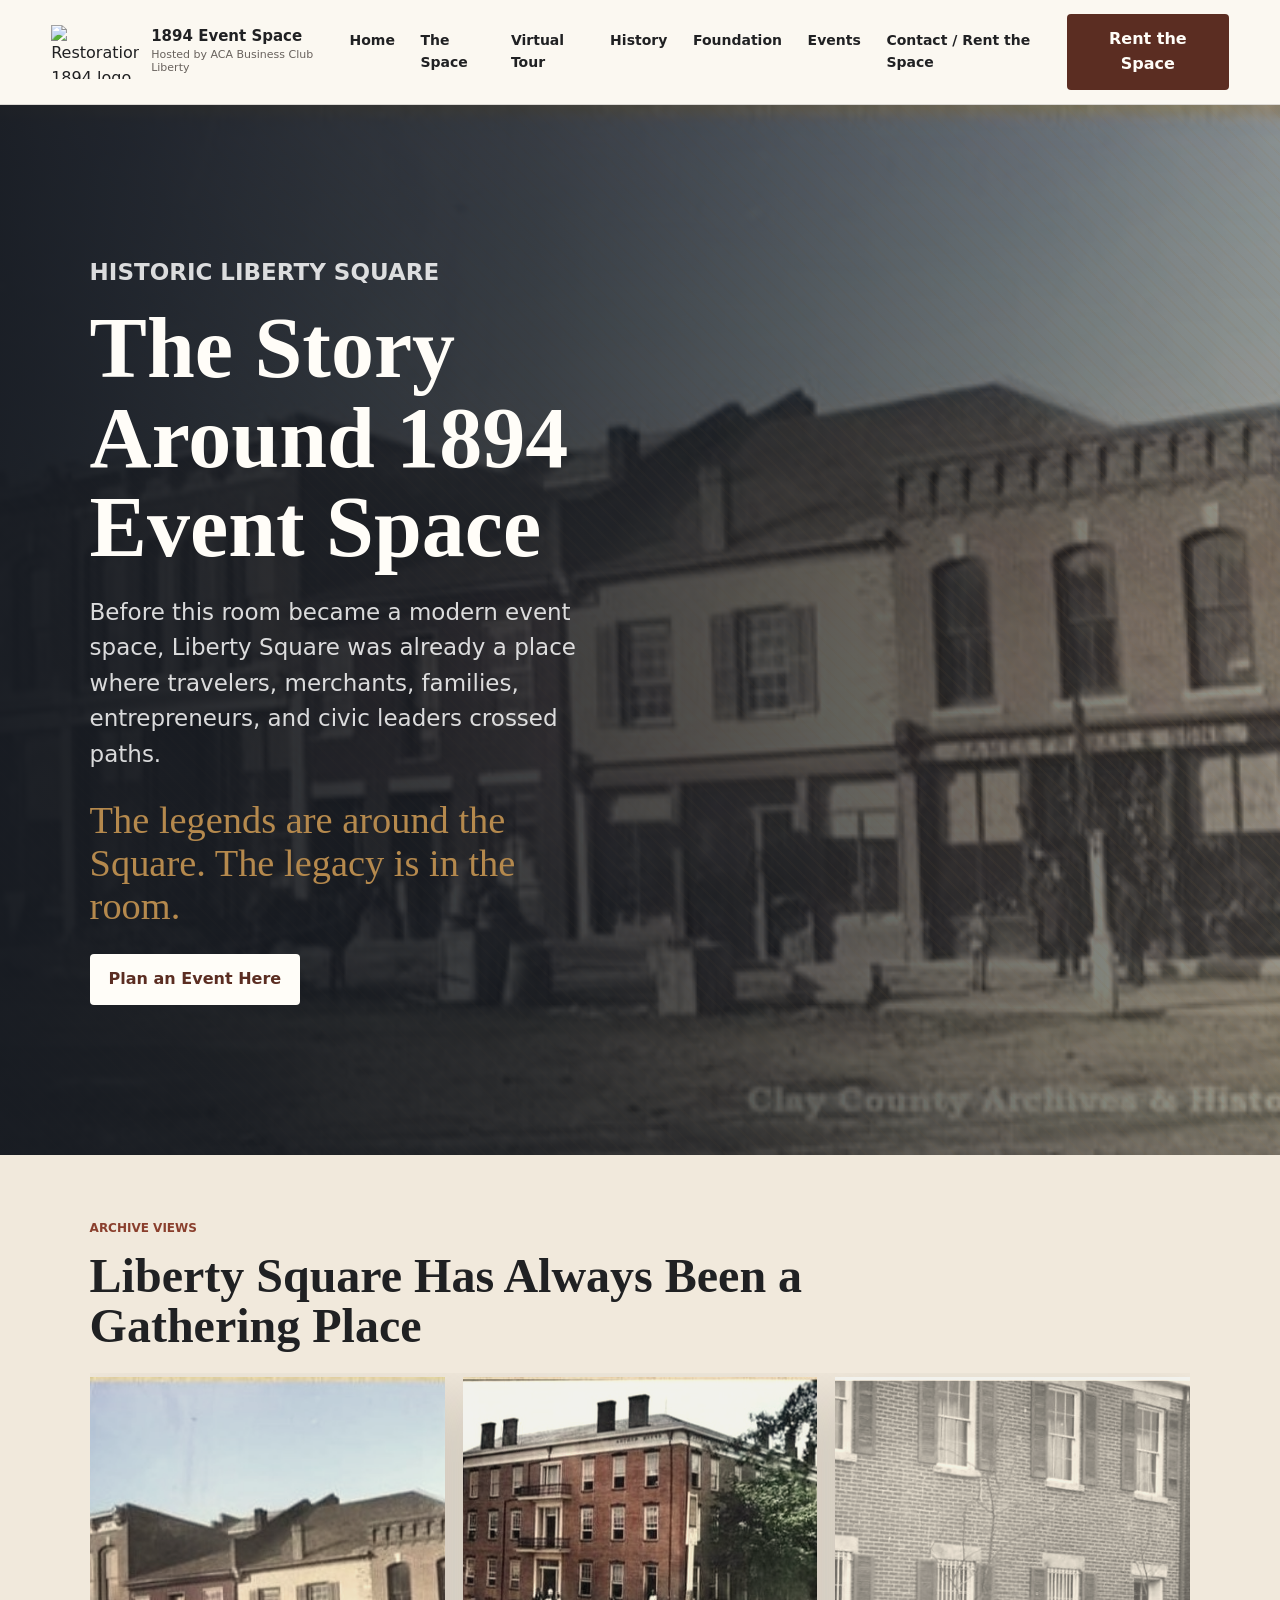
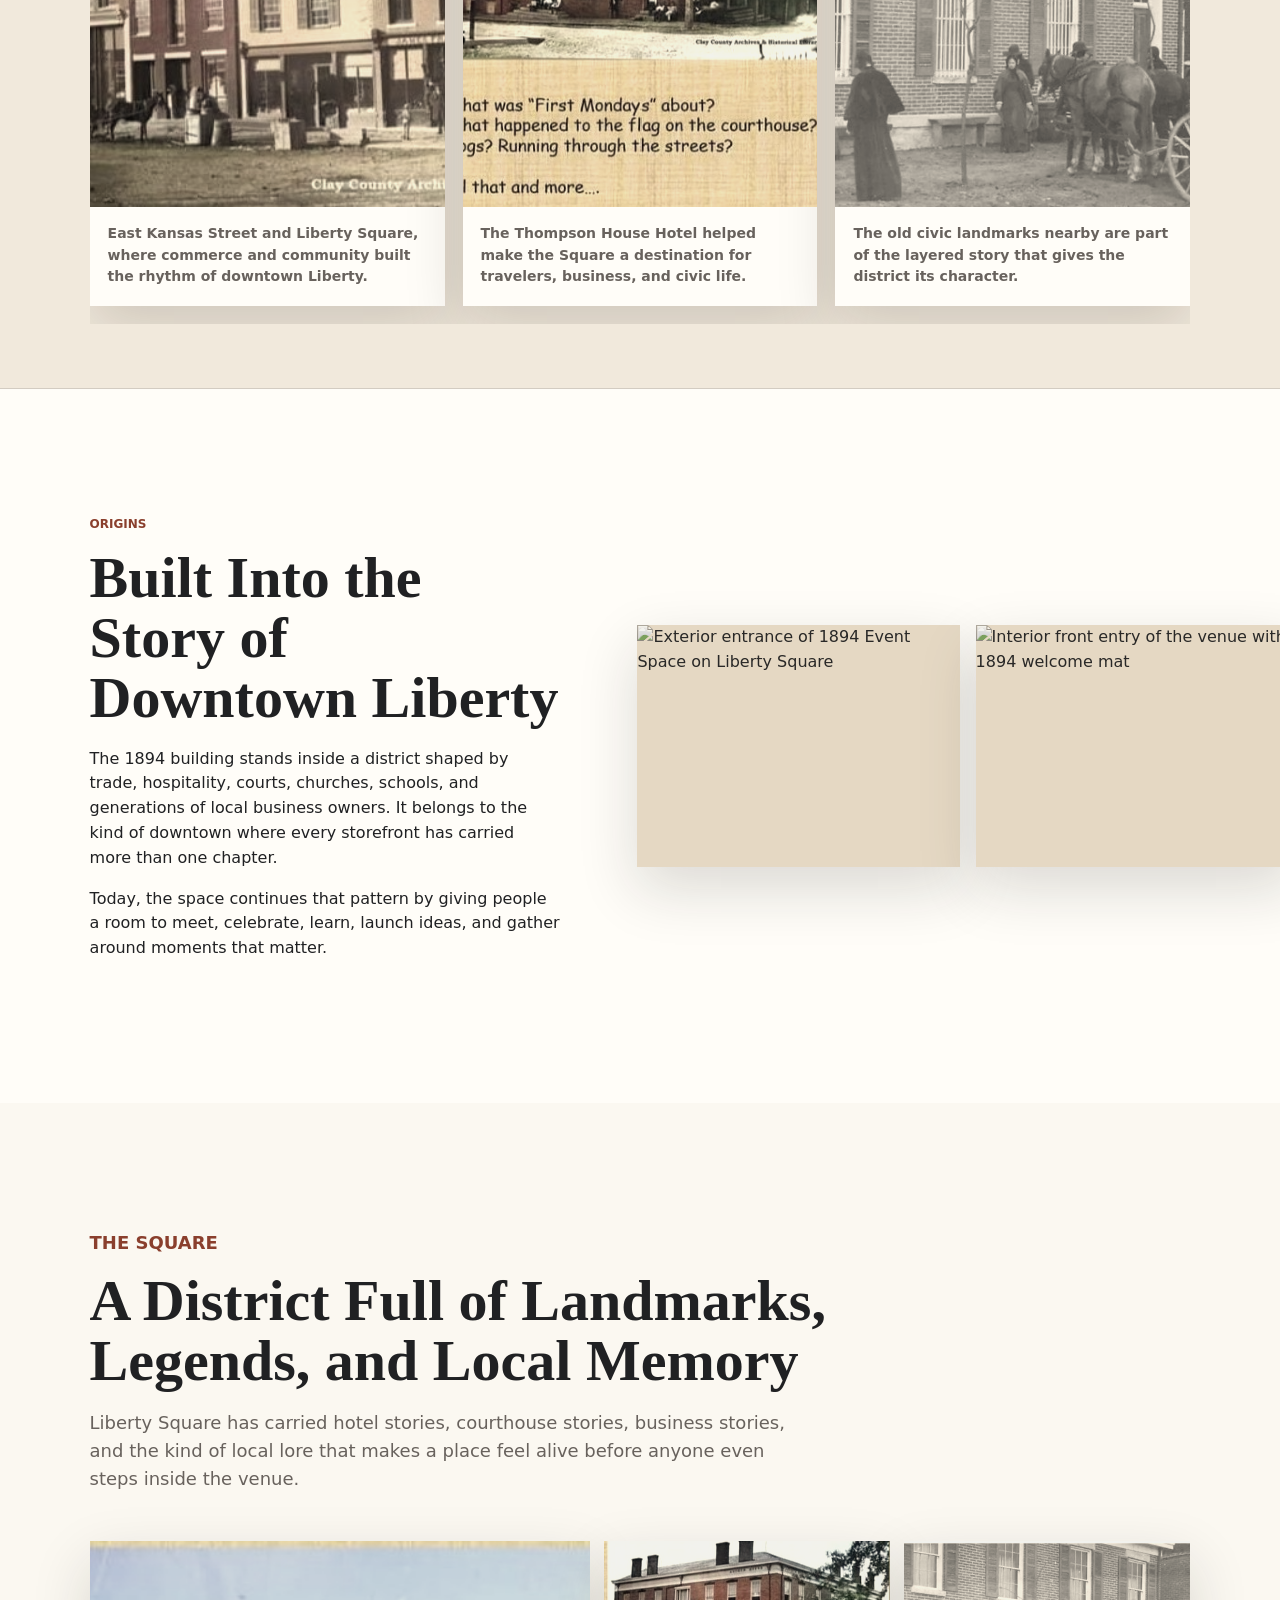
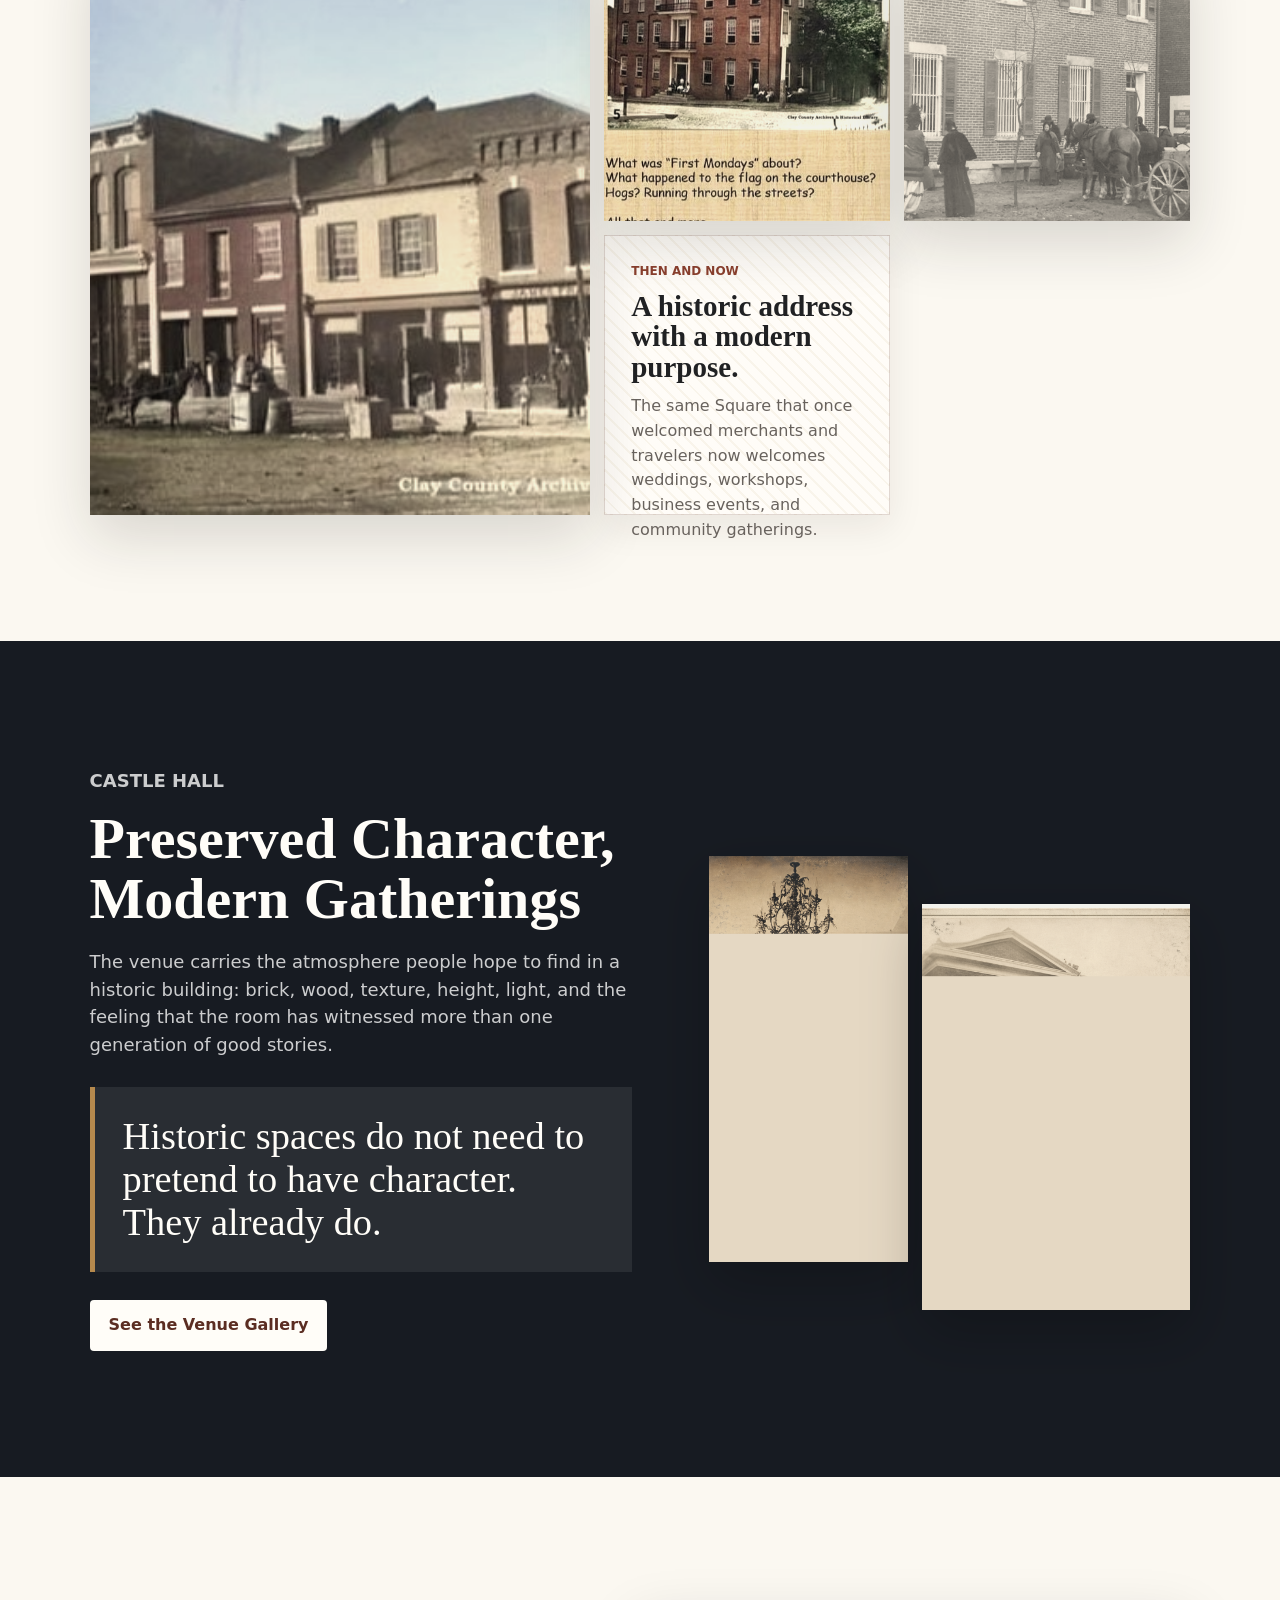
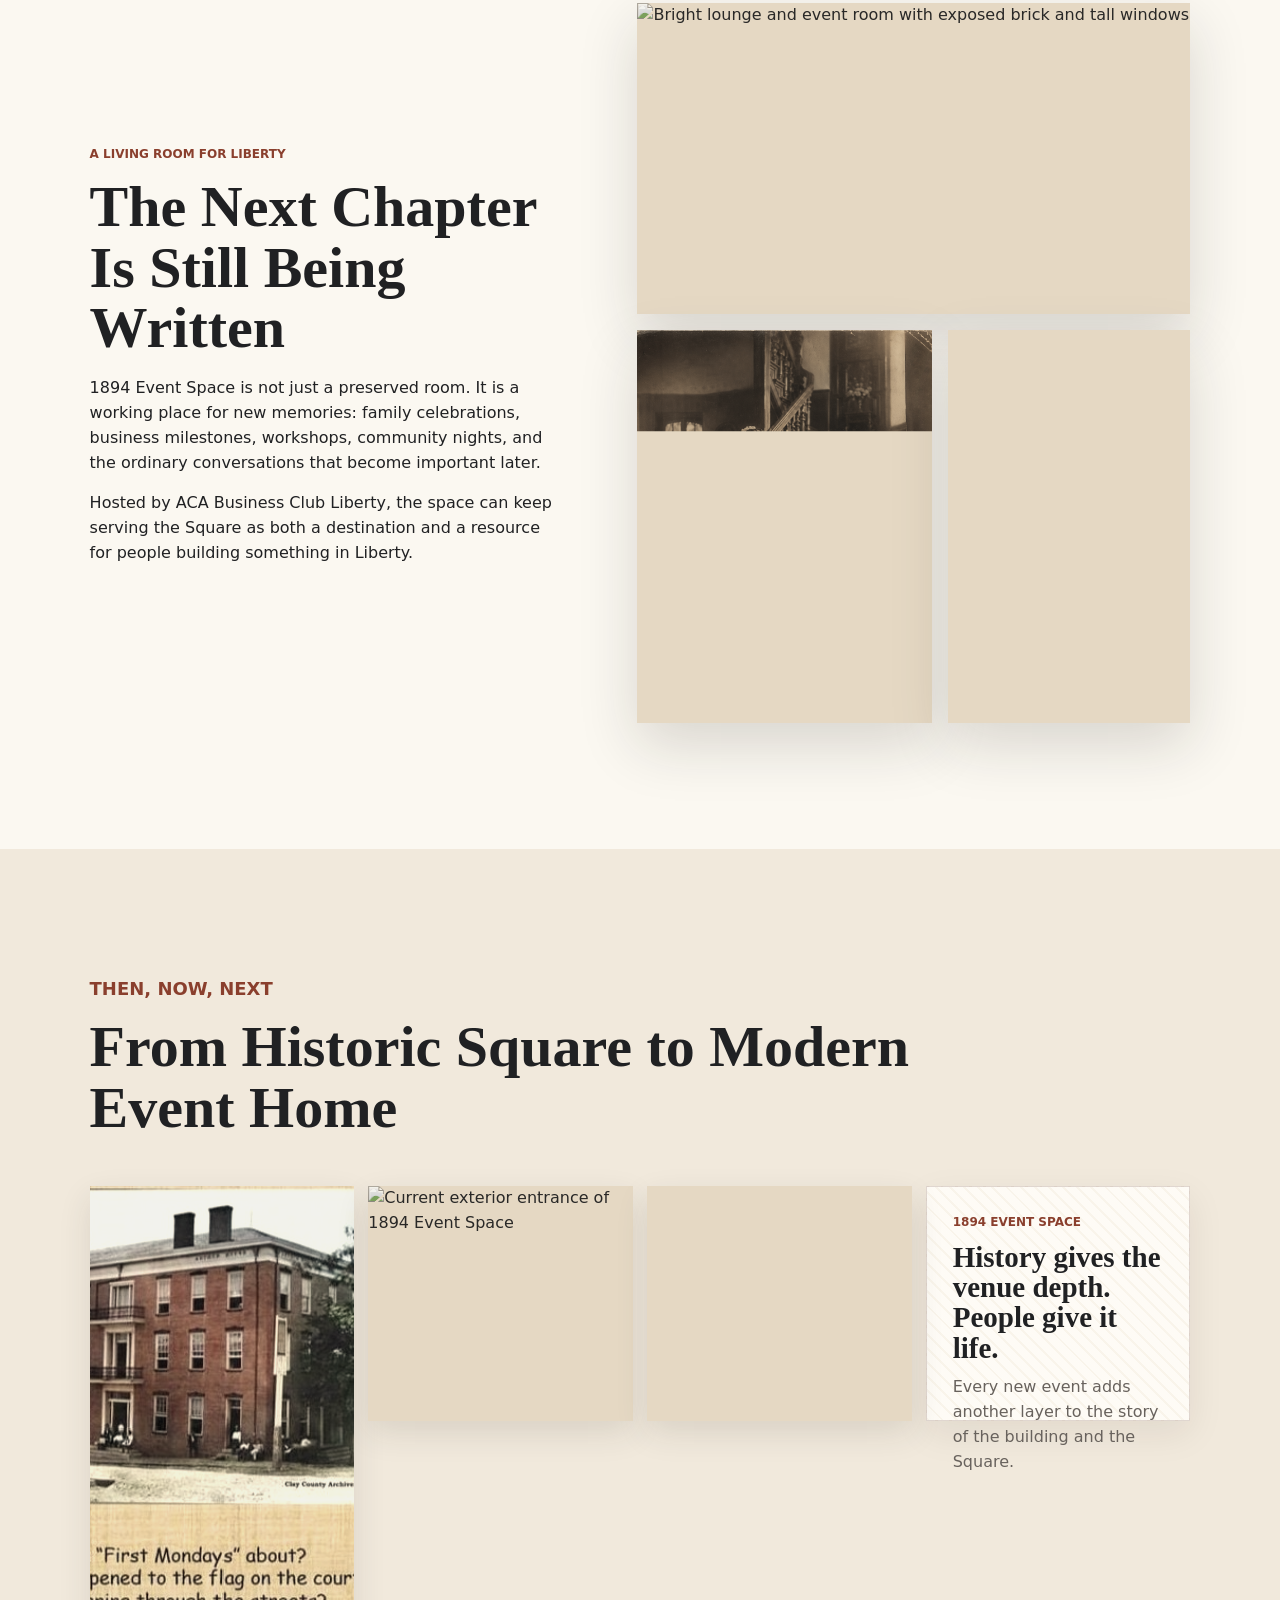
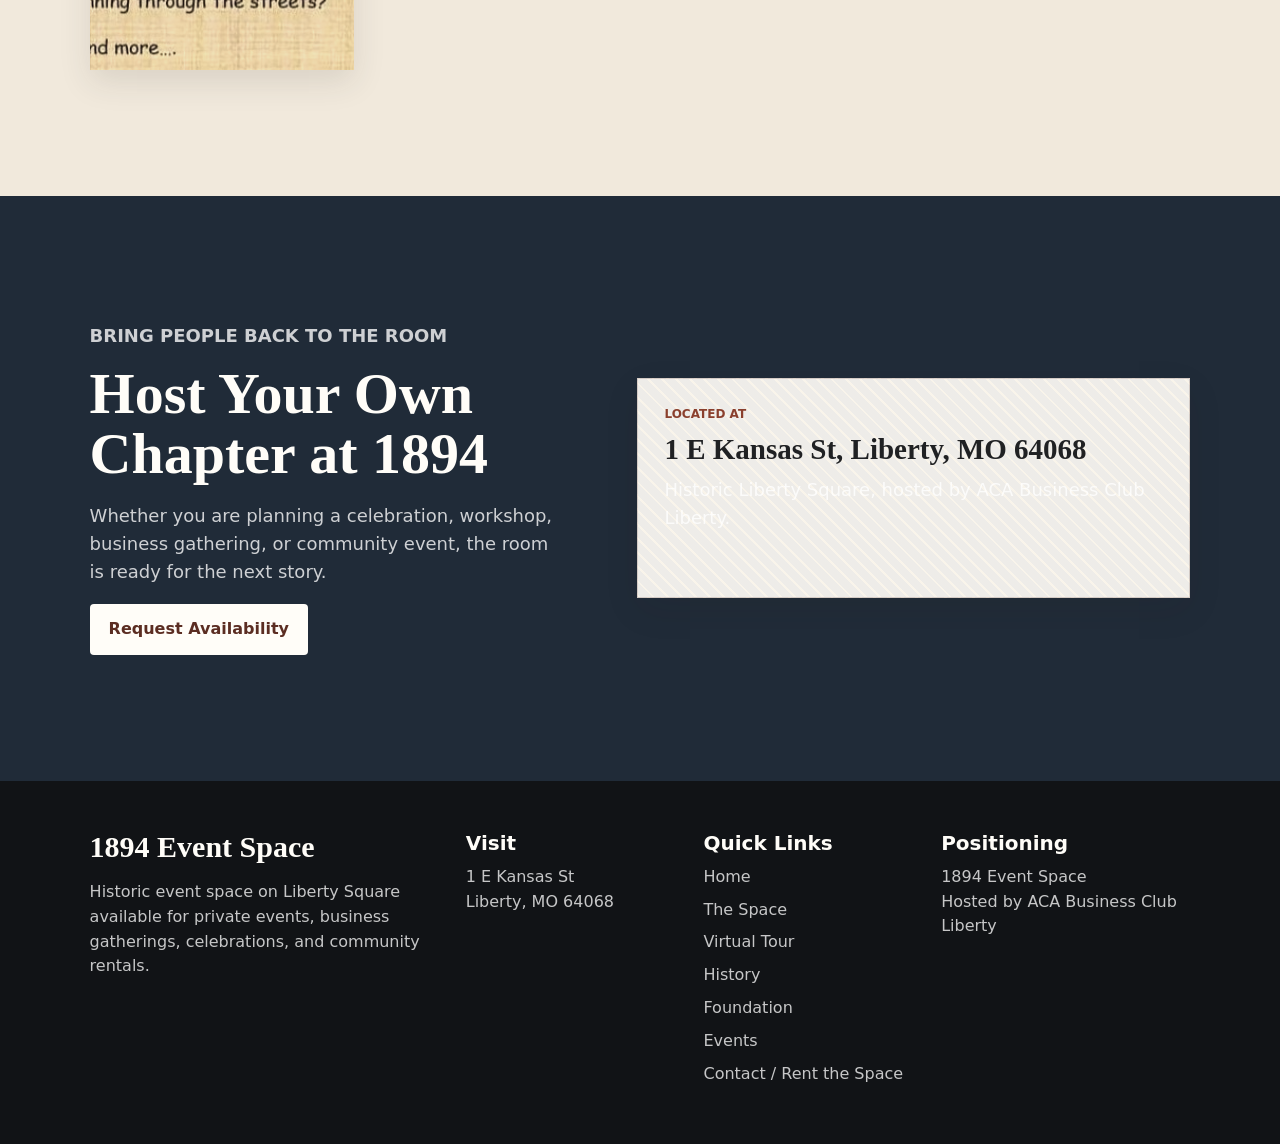
==== commit 28f259a9: "Update foundation and history pages" ====
--- a/history/index.html
+++ b/history/index.html
@@ -3,365 +3,11 @@
   <head>
     <meta charset="utf-8">
     <meta name="viewport" content="width=device-width, initial-scale=1">
-    <title>History | 1894 Event Space at ACA Liberty</title>
-    <meta name="description" content="Historic Liberty Square event venue with a story rooted in Thompson House, Castle Hall, downtown Liberty, Missouri, and nearby legendary square history.">
-    <link rel="preconnect" href="https://fonts.googleapis.com">
-    <link rel="preconnect" href="https://fonts.gstatic.com" crossorigin>
-    <link href="https://fonts.googleapis.com/css2?family=Inter:wght@400;500;600;700;800;900&family=Playfair+Display:wght@700;800&display=swap" rel="stylesheet">
-    <link rel="stylesheet" href="../styles.css">
+    <title>History | 1894 Event Space</title>
+    <meta http-equiv="refresh" content="0; url=../history.html">
+    <link rel="canonical" href="../history.html">
   </head>
   <body>
-    <header class="site-header">
-      <a class="brand" href="/" aria-label="1894 Event Space home">
-        <img
-          class="brand-logo"
-          src="https://restoration1894.com/wp-content/uploads/2019/02/Restoration-1894-Website.png"
-          alt="Restoration 1894 logo"
-        >
-        <span>
-          <strong>1894 Event Space</strong>
-          <small>Hosted by ACA Business Club Liberty</small>
-        </span>
-      </a>
-      <nav class="desktop-nav" aria-label="Primary navigation">
-        <a href="/">Home</a>
-        <a href="/#snapshot">The Space</a>
-        <a href="/#tour">Virtual Tour</a>
-        <a href="/history" aria-current="page">History</a>
-        <a href="/#events">Events</a>
-        <a href="/#inquiry">Contact / Rent the Space</a>
-      </nav>
-      <a class="button button-dark header-cta" href="/#inquiry">Rent the Space</a>
-    </header>
-
-    <main>
-      <section class="history-hero" aria-labelledby="history-title">
-        <div class="history-hero-image">
-          <iframe
-            title="1894 Event Space history page video background"
-            src="https://www.youtube.com/embed/2_midPpnDDc?autoplay=1&mute=1&loop=1&playlist=2_midPpnDDc&controls=0&showinfo=0&rel=0&modestbranding=1&playsinline=1"
-            allow="autoplay; encrypted-media; picture-in-picture"
-          ></iframe>
-        </div>
-        <div class="history-hero-copy">
-          <p class="eyebrow">Historic Liberty Square</p>
-          <h1 id="history-title">A Historic Liberty Square Venue with a Story to Tell</h1>
-          <p>
-            From the Thompson House Hotel and Castle Hall to Liberty Square legends,
-            1894 Event Space stands in a place where people have gathered, traded,
-            celebrated, and made memories for generations.
-          </p>
-          <p class="core-line">The legends are around the square. The legacy is in the room.</p>
-          <a class="button button-light" href="/#inquiry">Schedule a Private Tour</a>
-        </div>
-      </section>
-
-      <section class="archive-carousel-section" aria-labelledby="archive-carousel-title">
-        <div class="archive-carousel-heading">
-          <p class="eyebrow dark">Historic Visual Story</p>
-          <h2 id="archive-carousel-title">Gatherings Through the Years</h2>
-        </div>
-        <div class="archive-carousel" aria-label="Historic venue visual carousel">
-          <figure>
-            <img class="no-antique" loading="lazy" src="../assets/history/castle-hall-modern-wedding-collage.png" alt="Modern wedding portraits inside the historic 1894 Event Space">
-            <figcaption>Modern gathering moments inside the historic venue, connecting today's celebrations to the room's long event legacy.</figcaption>
-          </figure>
-          <figure>
-            <img loading="lazy" src="../assets/history/castle-hall-sepia-bride-staircase.png" alt="Sepia historic-inspired bridal portrait on an ornate staircase">
-            <figcaption>A historic-inspired portrait evoking the stairways, formal gatherings, and atmosphere of an earlier Liberty era.</figcaption>
-          </figure>
-          <figure>
-            <img loading="lazy" src="../assets/history/castle-hall-sepia-gathering.png" alt="Sepia historic-inspired wedding gathering in an elegant event room">
-            <figcaption>A historic-inspired gathering scene that reflects Castle Hall's remembered role as a place for meetings, dances, and celebrations.</figcaption>
-          </figure>
-        </div>
-      </section>
-
-      <section class="origin-section section-pad">
-        <div class="story-copy">
-          <p class="eyebrow dark">Liberty's Origin Story</p>
-          <h2>One of the West's Early Gathering Places</h2>
-          <p>
-            Liberty was not just another small town. As an early Clay County seat,
-            a frontier-era commercial hub, a river-connected settlement, and one of the
-            oldest incorporated towns west of the Mississippi, Liberty became a place where
-            commerce, law, education, travel, and community life came together.
-          </p>
-          <p>
-            That civic weight still matters. When guests step into 1894 Event Space,
-            they are entering a downtown built around gathering, enterprise, and memory.
-          </p>
-        </div>
-        <div class="origin-visuals">
-          <img loading="lazy" src="../assets/history/city-jail-square-archive.jpg" alt="Archive street scene showing Liberty Square community life">
-          <div class="artifact-card">
-            <span>Liberty, Missouri</span>
-            <strong>Frontier Commerce. Civic Life. Community Memory.</strong>
-            <p>The story starts with a town that helped anchor Clay County's public and commercial life.</p>
-          </div>
-        </div>
-      </section>
-
-      <section class="square-section section-pad">
-        <div class="section-heading">
-          <p class="eyebrow dark">Historic Liberty Square</p>
-          <h2>The Square Became the Center</h2>
-          <p>
-            The courthouse square became the center of commerce, politics, law, travel,
-            education, newspapers, banks, churches, shops, and community life. 1894 Event
-            Space is not just near that story. It stands inside the district where Liberty
-            gathered and grew.
-          </p>
-        </div>
-        <div class="square-grid">
-          <img loading="lazy" src="../assets/history/east-kansas-street-archive.jpg" alt="Historic East Kansas Street storefronts on Liberty Square">
-          <img class="no-antique" loading="lazy" src="https://restoration1894.com/wp-content/uploads/2019/05/Restoration-Entrance-png-683x1024.png" alt="Modern entrance to 1894 Event Space on Liberty Square">
-          <img class="no-antique" loading="lazy" src="https://restoration1894.com/wp-content/uploads/2019/05/stairs-png-683x1024.png" alt="Historic stairway inside the venue">
-        </div>
-      </section>
-
-      <section class="legends-section section-pad">
-        <div class="section-heading">
-          <p class="eyebrow dark">The Legendary Layer</p>
-          <h2>The Legends Are Around the Square. The Legacy Is in the Room.</h2>
-          <p>
-            Liberty Square carries a rare density of stories: banks, museums, churches,
-            schools, newspapers, civic leaders, public art, and nearby historical markers
-            that reach across Missouri history.
-          </p>
-          <p>
-            Nearby, the Clay County Savings Association became part of outlaw history when
-            it was robbed in 1866, a crime attributed to the James-Younger Gang. Professor
-            James Love, a respected Liberty educator, businessman, and civic leader, was
-            president of the bank at the time.
-          </p>
-        </div>
-        <div class="legend-card-grid wide-legends">
-          <article>
-            <h3>Jesse James Bank Museum</h3>
-            <p>A nearby Liberty Square landmark tied to the 1866 Clay County Savings Association robbery story.</p>
-          </article>
-          <article>
-            <h3>Liberty Jail / Joseph Smith</h3>
-            <p>A nearby historic site connected to Liberty's broader religious and frontier-era history.</p>
-          </article>
-          <article>
-            <h3>Alexander Doniphan</h3>
-            <p>A major regional legal, civic, and military figure connected to the larger Liberty story.</p>
-          </article>
-          <article>
-            <h3>Carrie Moore / Carrie Nation</h3>
-            <p>A regional historical figure whose story belongs to the wider fabric of Clay County and Missouri memory.</p>
-          </article>
-          <article>
-            <h3>William Jewell</h3>
-            <p>A nearby institution and name deeply tied to Liberty's educational and civic identity.</p>
-          </article>
-          <article>
-            <h3>Clay Seminary</h3>
-            <p>Part of Liberty's early educational history and connected to the James and Anna Thompson Love story.</p>
-          </article>
-          <article>
-            <h3>Liberty Tribune</h3>
-            <p>A newspaper thread in the public life, commerce, and civic memory of the square.</p>
-          </article>
-          <article>
-            <h3>Liberty Square</h3>
-            <p>A civic and commercial center where generations have shopped, met, celebrated, and remembered.</p>
-          </article>
-        </div>
-        <p class="historic-note">
-          Note: these are nearby Liberty Square historical connections, not claims that each
-          figure entered the 1894 Event Space building.
-        </p>
-      </section>
-
-      <section class="history-story section-pad">
-        <div class="story-copy">
-          <p class="eyebrow dark">The Thompson House Era</p>
-          <h2>The Story Begins in 1848</h2>
-          <p>
-            The site at 1-5 East Kansas Street traces its story to the Thompson House,
-            commissioned in 1848 by Judge Thompson and remembered as one of the area's
-            notable early places to stay.
-          </p>
-          <p>
-            Historical materials identify the Thompson House Hotel era from 1848 to 1893,
-            before the later 1894 building chapter began. The site's story reaches back
-            to 1848; the current building dates to 1894.
-          </p>
-        </div>
-        <div class="history-image-stack">
-          <img loading="lazy" src="../assets/history/thompson-house-archive.jpg" alt="Archive image of the Thompson House Hotel in Liberty Missouri">
-          <img class="no-antique" loading="lazy" src="https://restoration1894.com/wp-content/uploads/2019/05/Restoration-Entrance-png-683x1024.png" alt="Modern entrance view of the historic 1894 Event Space building">
-          <div class="artifact-card">
-            <span>1848-1893</span>
-            <strong>Thompson House Hotel Era</strong>
-            <p>The early chapter of the site before the current 1894 building.</p>
-          </div>
-        </div>
-      </section>
-
-      <section class="merchant-section section-pad">
-        <div class="section-heading">
-          <p class="eyebrow dark">Hotel, Shops & Storefronts</p>
-          <h2>A Corner Full of Commerce</h2>
-          <p>
-            Over time, this block was home to hotels, saloons, drugstores, ready-made
-            clothing, hardware, grocery, pharmacy, and other everyday businesses that
-            served Liberty's growing downtown.
-          </p>
-        </div>
-        <div class="timeline-grid">
-          <article><span>1848</span><strong>Thompson House Hotel</strong></article>
-          <article><span>1866</span><strong>Hotel and saloon era</strong></article>
-          <article><span>1885</span><strong>Drugstore, clothing, co-op, and merchant activity</strong></article>
-          <article><span>1904</span><strong>Knights of Pythias, Boggess Hardware, James H. Barnes Drug Store</strong></article>
-          <article><span>1922</span><strong>Funeral home, hardware, drugstore, grocery, and pharmacy uses</strong></article>
-          <article><span>1952</span><strong>Kroger Grocery, Boggess Hardware, Porters Pharmacy</strong></article>
-          <article><span>Today</span><strong>1894 Event Space at ACA Liberty</strong></article>
-        </div>
-        <div class="merchant-card-grid">
-          <article>Fred Meffert Drugstore</article>
-          <article>Manheim Goldman's Western Star Ready-Made Clothing</article>
-          <article>Boggess Hardware</article>
-          <article>James H. Barnes Drug Store</article>
-          <article>Church-Stephens Funeral Home</article>
-          <article>Kroger Grocery</article>
-          <article>Porters Pharmacy</article>
-        </div>
-        <figure class="archive-wide">
-          <img loading="lazy" src="../assets/history/east-kansas-street-archive.jpg" alt="Colorized archive photo of East Kansas Street storefronts on Liberty Square">
-          <figcaption>Archive view of East Kansas Street storefronts and the surrounding Liberty Square commercial district.</figcaption>
-        </figure>
-      </section>
-
-      <section class="castle-section section-pad">
-        <div class="castle-images">
-          <img loading="lazy" src="../assets/history/castle-hall-sepia-bride-staircase.png" alt="Historic-inspired bridal portrait on an ornate staircase">
-          <img loading="lazy" src="../assets/history/castle-hall-sepia-gathering.png" alt="Historic-inspired gathering in an elegant event room">
-        </div>
-        <div class="castle-copy">
-          <p class="eyebrow">The Second Floor Legacy</p>
-          <h2>Where Liberty Gathered</h2>
-          <p>
-            The second floor became known as Castle Hall, remembered as a place for
-            meetings, dances, celebrations, and community events.
-          </p>
-          <blockquote>
-            For generations, people came here to gather, celebrate, and mark meaningful
-            moments. Today, that tradition continues.
-          </blockquote>
-          <p>
-            Today, 1894 Event Space carries that legacy forward as a historic Liberty
-            venue for private events, business gatherings, receptions, showers, workshops,
-            nonprofit events, and celebrations.
-          </p>
-          <a class="button button-light" href="/#inquiry">Schedule a Private Tour</a>
-        </div>
-      </section>
-
-      <section class="then-now section-pad">
-        <div class="section-heading">
-          <p class="eyebrow dark">Modern 1894 Event Space</p>
-          <h2>From Historic Square to Modern Gathering Space</h2>
-          <p>
-            The building's story is not frozen in the past. Today, it continues as a place
-            for new memories, new businesses, new celebrations, and new community gatherings.
-          </p>
-          <p>
-            1894 Event Space carries the gathering legacy forward as a modern venue for
-            private events, receptions, showers, business events, workshops, nonprofit
-            gatherings, and community celebrations.
-          </p>
-          <a class="button button-dark" href="/#inquiry">Schedule a Private Tour</a>
-        </div>
-        <div class="then-now-grid">
-          <div class="artifact-card">
-            <span>Historic Plaque</span>
-            <strong>1-5 East Kansas Street</strong>
-            <p>A downtown site with hotel, merchant, civic, and gathering-room history.</p>
-          </div>
-          <div class="artifact-card sepia-map">
-            <span>Liberty Square</span>
-            <strong>Map the Story</strong>
-            <p>Surrounded by bank, courthouse, museum, civic, shopping, and restaurant history.</p>
-          </div>
-          <img loading="lazy" src="../assets/history/thompson-house-archive.jpg" alt="Historic Thompson House Hotel archive image connected to the site story">
-          <img loading="lazy" src="../assets/history/east-kansas-street-archive.jpg" alt="Historic East Kansas Street storefront archive image">
-          <img class="no-antique" loading="lazy" src="../assets/history/castle-hall-modern-wedding-collage.png" alt="Modern wedding portraits in the 1894 Event Space">
-          <img class="no-antique" loading="lazy" src="https://restoration1894.com/wp-content/uploads/2019/05/reception2-683x1024.png" alt="Modern event setup inside 1894 Event Space">
-          <img class="no-antique" loading="lazy" src="https://restoration1894.com/wp-content/uploads/2019/05/grid3-png-1024x1024.png" alt="Modern event detail inside the historic venue">
-          <img class="no-antique" loading="lazy" src="https://restoration1894.com/wp-content/uploads/2019/05/flowers-683x1024.png" alt="Floral event details in the venue">
-          <img class="no-antique" loading="lazy" src="https://restoration1894.com/wp-content/uploads/2019/05/grid2-rev-1024x1024.png" alt="Reception table setting in 1894 Event Space">
-        </div>
-      </section>
-
-      <section class="history-inquiry section-pad" id="inquiry">
-        <div>
-          <p class="eyebrow">Private Tours</p>
-          <h2>Celebrate in a Room with a Legacy</h2>
-          <p>
-            Schedule a private tour of 1894 Event Space and see how Liberty's history can
-            become the setting for your next private event, reception, business gathering,
-            workshop, shower, nonprofit event, or celebration.
-          </p>
-        </div>
-        <form class="inquiry-form" aria-label="History page private tour request form">
-          <label>
-            Name
-            <input name="name" autocomplete="name" required>
-          </label>
-          <label>
-            Email
-            <input type="email" name="email" autocomplete="email" required>
-          </label>
-          <label>
-            Phone
-            <input type="tel" name="phone" autocomplete="tel">
-          </label>
-          <label>
-            Event Type
-            <select name="event_type">
-              <option>Private event</option>
-              <option>Reception</option>
-              <option>Shower</option>
-              <option>Business event</option>
-              <option>Community gathering</option>
-              <option>Workshop or training</option>
-            </select>
-          </label>
-          <label class="full">
-            Message
-            <textarea name="message" rows="4"></textarea>
-          </label>
-          <button class="button button-dark full" type="submit">Schedule a Private Tour</button>
-        </form>
-      </section>
-    </main>
-
-    <footer class="site-footer">
-      <div>
-        <h2>1894 Event Space</h2>
-        <p>Historic event space on Liberty Square available for private events, business gatherings, celebrations, and community rentals.</p>
-      </div>
-      <div>
-        <h3>Visit</h3>
-        <p>1 E Kansas St<br>Liberty, MO 64068</p>
-      </div>
-      <div>
-        <h3>Quick Links</h3>
-        <a href="/">Home</a>
-        <a href="/#snapshot">The Space</a>
-        <a href="/#tour">Virtual Tour</a>
-        <a href="/history">History</a>
-        <a href="/#events">Events</a>
-        <a href="/#inquiry">Contact / Rent the Space</a>
-      </div>
-      <div>
-        <h3>Positioning</h3>
-        <p>1894 Event Space<br>Hosted by ACA Business Club Liberty</p>
-      </div>
-    </footer>
+    <p><a href="../history.html">Continue to the 1894 Event Space history page.</a></p>
   </body>
-</html>
+</html>
